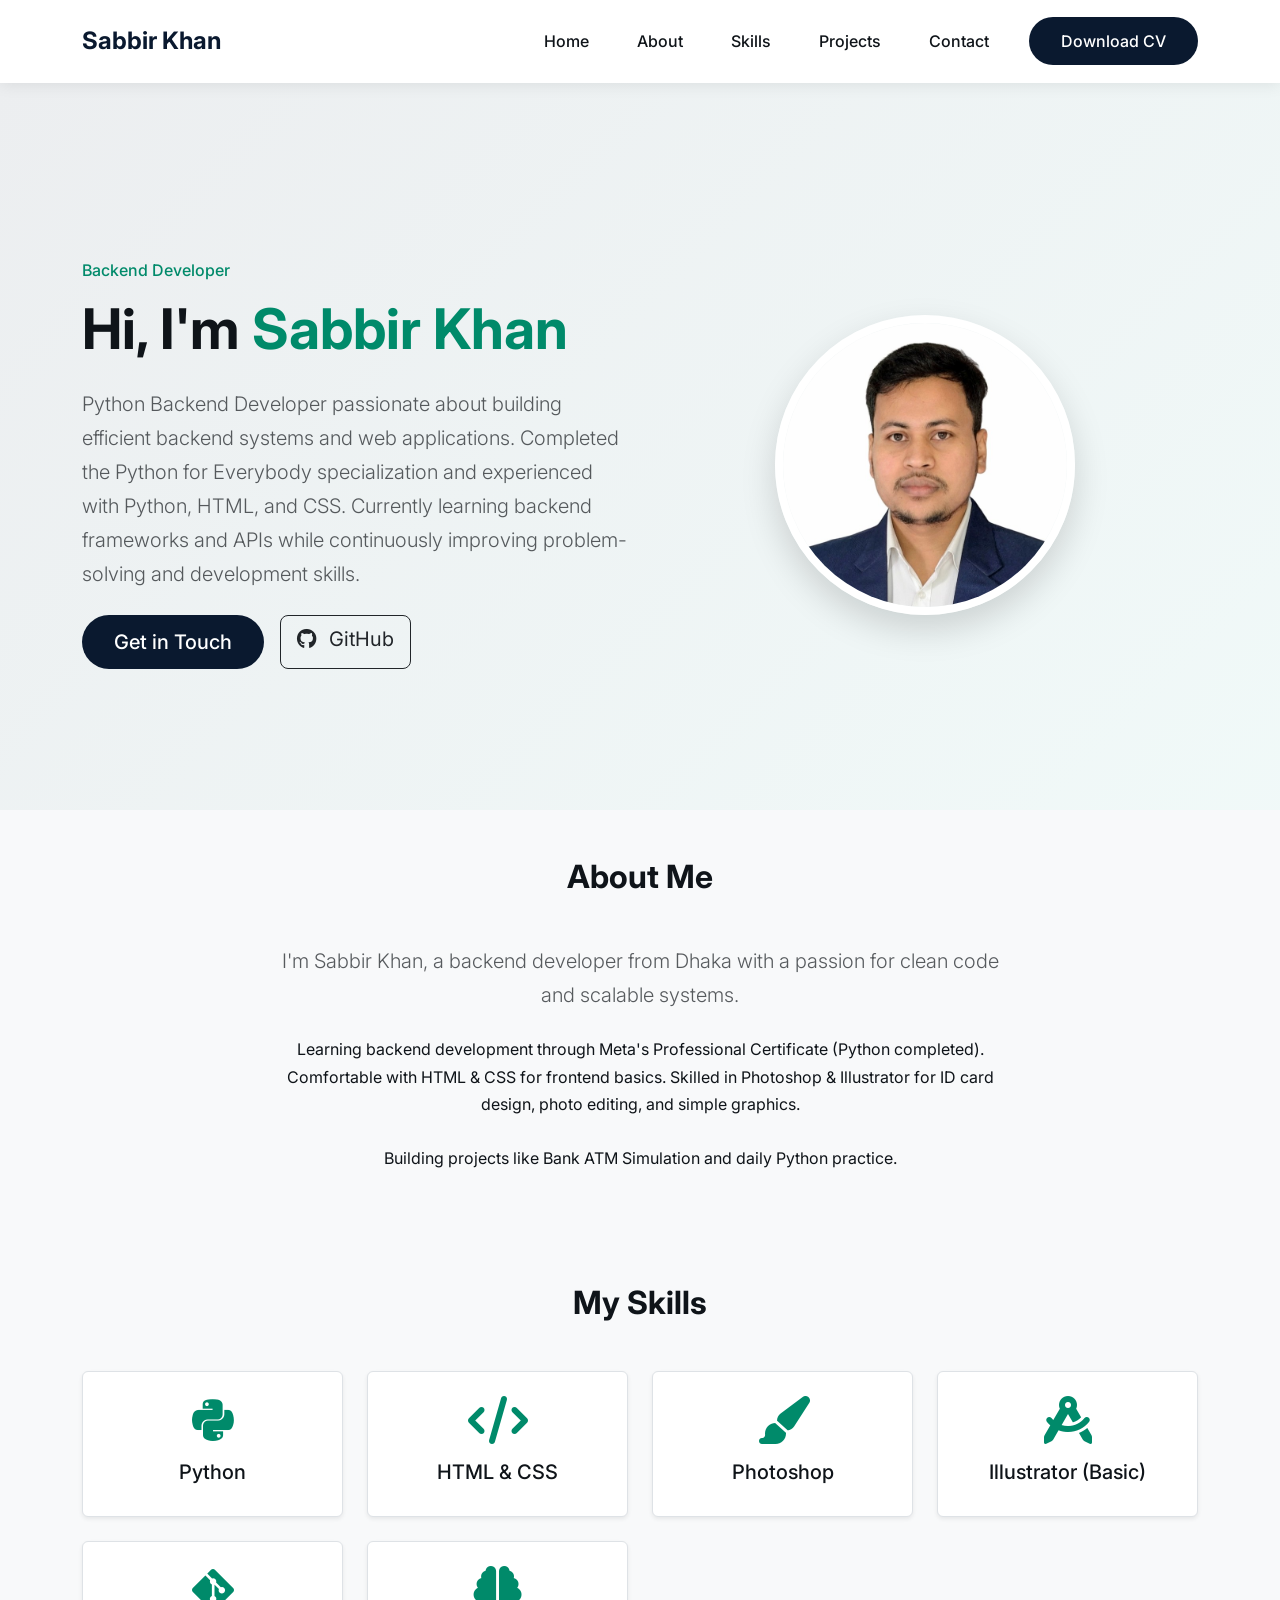
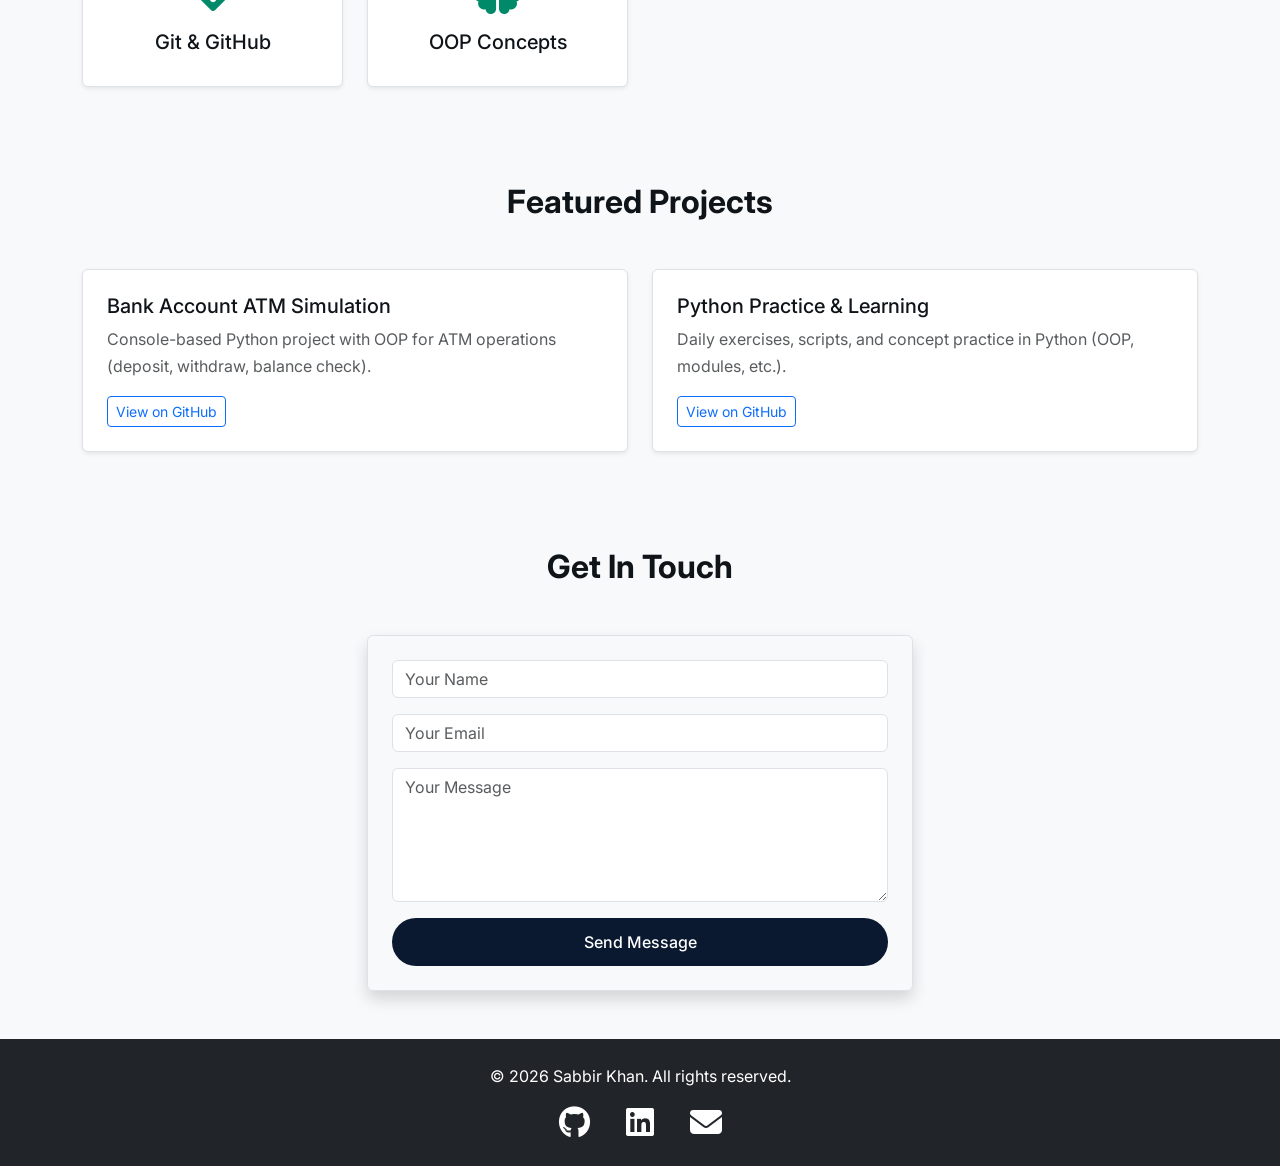
==== index.html @ 7766deb2 "change bio" ====
<!DOCTYPE html>
<html lang="en">
<head>
    <meta charset="UTF-8">
    <meta name="viewport" content="width=device-width, initial-scale=1.0">
    <meta name="description" content="Sabbir Khan - Backend Developer | Python | HTML/CSS | Photoshop">
    <title>Sabbir Khan | Backend Developer</title>

    <!-- Favicon -->
    <link rel="icon" href="./img/favicon.ico" type="image/x-icon">

    <!-- Bootstrap 5.3 -->
    <link href="https://cdn.jsdelivr.net/npm/bootstrap@5.3.3/dist/css/bootstrap.min.css" rel="stylesheet">

    <!-- Google Fonts: Inter -->
    <link href="https://fonts.googleapis.com/css2?family=Inter:wght@300;400;500;600;700&display=swap" rel="stylesheet">

    <!-- Font Awesome -->
    <link rel="stylesheet" href="https://cdnjs.cloudflare.com/ajax/libs/font-awesome/6.5.0/css/all.min.css">

    <!-- Custom CSS -->
    <link rel="stylesheet" href="css/style.css">
</head>
<body>

    <!-- Navbar -->
    <nav class="navbar navbar-expand-lg fixed-top">
        <div class="container">
            <a class="navbar-brand fw-bold" href="#">Sabbir Khan</a>
            <button class="navbar-toggler" type="button" data-bs-toggle="collapse" data-bs-target="#navbarNav">
                <span class="navbar-toggler-icon"></span>
            </button>
            <div class="collapse navbar-collapse" id="navbarNav">
                <ul class="navbar-nav ms-auto">
                    <li class="nav-item"><a class="nav-link" href="#home">Home</a></li>
                    <li class="nav-item"><a class="nav-link" href="#about">About</a></li>
                    <li class="nav-item"><a class="nav-link" href="#skills">Skills</a></li>
                    <li class="nav-item"><a class="nav-link" href="#projects">Projects</a></li>
                    <li class="nav-item"><a class="nav-link" href="#contact">Contact</a></li>
                </ul>
                <a href="cv/Sabbir_Khan_Resume.pdf" download class="btn btn-primary ms-3">Download CV</a>
            </div>
        </div>
    </nav>

    <!-- Hero -->
    <section id="home" class="hero d-flex align-items-center">
        <div class="container">
            <div class="row align-items-center">
                <div class="col-lg-6">
                    <h6 class="text-accent mb-3">Backend Developer</h6>
                    <h1 class="display-4 fw-bold mb-4">
                        Hi, I'm <span class="text-accent">Sabbir Khan</span>
                    </h1>
                    <p class="lead mb-4 text-muted">
                        Python Backend Developer passionate about building efficient backend systems and web applications. 
                        Completed the Python for Everybody specialization and experienced with Python, HTML, and CSS. 
                        Currently learning backend frameworks and APIs while continuously improving problem-solving and development skills.
                    </p>
                    <div class="d-flex gap-3 flex-wrap">
                        <a href="#contact" class="btn btn-primary btn-lg">Get in Touch</a>
                        <a href="https://github.com/sabbirkhan-dev" target="_blank" class="btn btn-outline-dark btn-lg">
                            <i class="fab fa-github me-2"></i> GitHub
                        </a>
                    </div>
                </div>
                <div class="col-lg-6 text-center mt-5 mt-lg-0">
                    <img src="img/my_Image.jpeg" alt="Sabbir Khan" class="profile-img"> <!-- my profile pic -->
                </div>
            </div>
        </div>
    </section>

    <!-- About -->
    <section id="about" class="py-5 bg-light">
        <div class="container">
            <h2 class="text-center fw-bold mb-5">About Me</h2>
            <div class="row justify-content-center">
                <div class="col-lg-8 text-center">
                    <p class="lead text-muted mb-4">
                        I'm Sabbir Khan, a backend developer from Dhaka with a passion for clean code and scalable systems.
                    </p>
                    <p>
                        Learning backend development through Meta's Professional Certificate (Python completed).  
                        Comfortable with HTML & CSS for frontend basics.  
                        Skilled in Photoshop & Illustrator for ID card design, photo editing, and simple graphics.
                        <br><br>
                        Building projects like Bank ATM Simulation and daily Python practice.
                    </p>
                </div>
            </div>
        </div>
    </section>

    <!-- Skills -->
    <section id="skills" class="py-5">
        <div class="container">
            <h2 class="text-center fw-bold mb-5">My Skills</h2>
            <div class="row g-4 text-center">
                <div class="col-md-3 col-6">
                    <div class="skill-card p-4 border rounded shadow-sm">
                        <i class="fab fa-python fa-3x text-accent mb-3"></i>
                        <h5>Python</h5>
                    </div>
                </div>
                <div class="col-md-3 col-6">
                    <div class="skill-card p-4 border rounded shadow-sm">
                        <i class="fas fa-code fa-3x text-accent mb-3"></i>
                        <h5>HTML & CSS</h5>
                    </div>
                </div>
                <div class="col-md-3 col-6">
                    <div class="skill-card p-4 border rounded shadow-sm">
                        <i class="fas fa-paint-brush fa-3x text-accent mb-3"></i>
                        <h5>Photoshop</h5>
                    </div>
                </div>
                <div class="col-md-3 col-6">
                    <div class="skill-card p-4 border rounded shadow-sm">
                        <i class="fas fa-drafting-compass fa-3x text-accent mb-3"></i>
                        <h5>Illustrator (Basic)</h5>
                    </div>
                </div>
                <div class="col-md-3 col-6">
                    <div class="skill-card p-4 border rounded shadow-sm">
                        <i class="fab fa-git-alt fa-3x text-accent mb-3"></i>
                        <h5>Git & GitHub</h5>
                    </div>
                </div>
                <div class="col-md-3 col-6">
                    <div class="skill-card p-4 border rounded shadow-sm">
                        <i class="fas fa-brain fa-3x text-accent mb-3"></i>
                        <h5>OOP Concepts</h5>
                    </div>
                </div>
            </div>
        </div>
    </section>

    <!-- Projects -->
    <section id="projects" class="py-5 bg-light">
        <div class="container">
            <h2 class="text-center fw-bold mb-5">Featured Projects</h2>
            <div class="row g-4">
                <div class="col-md-6">
                    <div class="project-card p-4 border rounded shadow-sm">
                        <h5>Bank Account ATM Simulation</h5>
                        <p class="text-muted">Console-based Python project with OOP for ATM operations (deposit, withdraw, balance check).</p>
                        <a href="https://github.com/sabbirkhan-dev/Bank-Account-ATM" target="_blank" class="btn btn-outline-primary btn-sm">View on GitHub</a>
                    </div>
                </div>
                <div class="col-md-6">
                    <div class="project-card p-4 border rounded shadow-sm">
                        <h5>Python Practice & Learning</h5>
                        <p class="text-muted">Daily exercises, scripts, and concept practice in Python (OOP, modules, etc.).</p>
                        <a href="https://github.com/sabbirkhan-dev/python-practice" target="_blank" class="btn btn-outline-primary btn-sm">View on GitHub</a>
                    </div>
                </div>
            </div>
        </div>
    </section>

    <!-- Contact -->
    <section id="contact" class="py-5">
        <div class="container">
            <h2 class="text-center fw-bold mb-5">Get In Touch</h2>
            <div class="row justify-content-center">
                <div class="col-lg-6">
                    <form action="https://formsubmit.co/sabbirkhan.dev@gmail.com" method="POST" class="p-4 border rounded shadow">
                        <div class="mb-3">
                            <input type="text" name="name" class="form-control" placeholder="Your Name" required>
                        </div>
                        <div class="mb-3">
                            <input type="email" name="email" class="form-control" placeholder="Your Email" required>
                        </div>
                        <div class="mb-3">
                            <textarea name="message" class="form-control" rows="5" placeholder="Your Message" required></textarea>
                        </div>
                        <button type="submit" class="btn btn-primary w-100">Send Message</button>
                    </form>
                </div>
            </div>
        </div>
    </section>

    <!-- Footer -->
    <footer class="text-center py-4 bg-dark text-white">
        <p>© <span id="year"></span> Sabbir Khan. All rights reserved.</p>
        <div class="social-links mt-3">
            <a href="https://github.com/sabbirkhan-dev" class="text-white mx-3"><i class="fab fa-github fa-2x"></i></a>
            <a href="https://www.linkedin.com/in/sabbirkhan-dev" class="text-white mx-3"><i class="fab fa-linkedin fa-2x"></i></a>
            <a href="mailto:sabbirkhan.dev@gmail.com" class="text-white mx-3"><i class="fas fa-envelope fa-2x"></i></a>
        </div>
    </footer>

    <!-- Scripts -->
    <script src="https://cdn.jsdelivr.net/npm/bootstrap@5.3.3/dist/js/bootstrap.bundle.min.js"></script>
    <script>
        document.getElementById('year').textContent = new Date().getFullYear();
    </script>
</body>
</html>
---- css/style.css ----
/* ============================================
   Professional Backend Developer Portfolio CSS
   Color Theme: Navy Blue + Light Blue Accent
   ============================================ */

:root {
    --primary: #0A192F;       /* Deep Navy */
    --accent: #008a6a;        /* Light Cyan/Teal */
    --light-bg: #F8F9FA;      /* Very Light Gray */
    --dark-text: #0F1419;
    --gray: #6C757D;
    --light-gray: #E9ECEF;
}

body {
    font-family: 'Inter', sans-serif;
    background: var(--light-bg);
    color: var(--dark-text);
    line-height: 1.7;
}

.navbar {
    background: white !important;
    box-shadow: 0 2px 15px rgba(0,0,0,0.08);
    padding: 1rem 0;
}

.navbar-brand {
    font-weight: 700;
    color: var(--primary) !important;
    font-size: 1.5rem;
}

.nav-link {
    color: var(--dark-text) !important;
    font-weight: 500;
    margin: 0 1rem;
}

.nav-link:hover {
    color: var(--accent) !important;
}

.hero {
    min-height: 90vh;
    background: linear-gradient(135deg, rgba(10, 25, 47, 0.05) 0%, rgba(100, 255, 218, 0.05) 100%);
    padding-top: 120px;
}

.profile-img {
    width: 300px;
    height: 300px;
    object-fit: cover;
    border-radius: 50%;
    border: 8px solid white;
    box-shadow: 0 15px 35px rgba(0,0,0,0.15);
}

.text-accent {
    color: var(--accent);
}

.btn-primary {
    background: var(--primary);
    border: none;
    padding: 12px 32px;
    border-radius: 50px;
    font-weight: 500;
    transition: all 0.3s;
}

.btn-primary:hover {
    background: #081528;
    transform: translateY(-3px);
    box-shadow: 0 8px 20px rgba(10, 25, 47, 0.2);
}

.skill-card, .project-card {
    background: white;
    border-radius: 12px;
    transition: all 0.3s ease;
    border: 1px solid var(--light-gray);
}

.skill-card:hover, .project-card:hover {
    transform: translateY(-8px);
    box-shadow: 0 20px 40px rgba(0,0,0,0.1);
}

footer {
    background: var(--primary);
    color: white;
}

footer a {
    color: var(--accent);
    transition: 0.3s;
}

footer a:hover {
    color: white;
}

/* Responsive adjustments */
@media (max-width: 768px) {
    .profile-img {
        width: 220px;
        height: 220px;
    }
    .hero {
        padding-top: 100px;
        min-height: auto;
    }
}
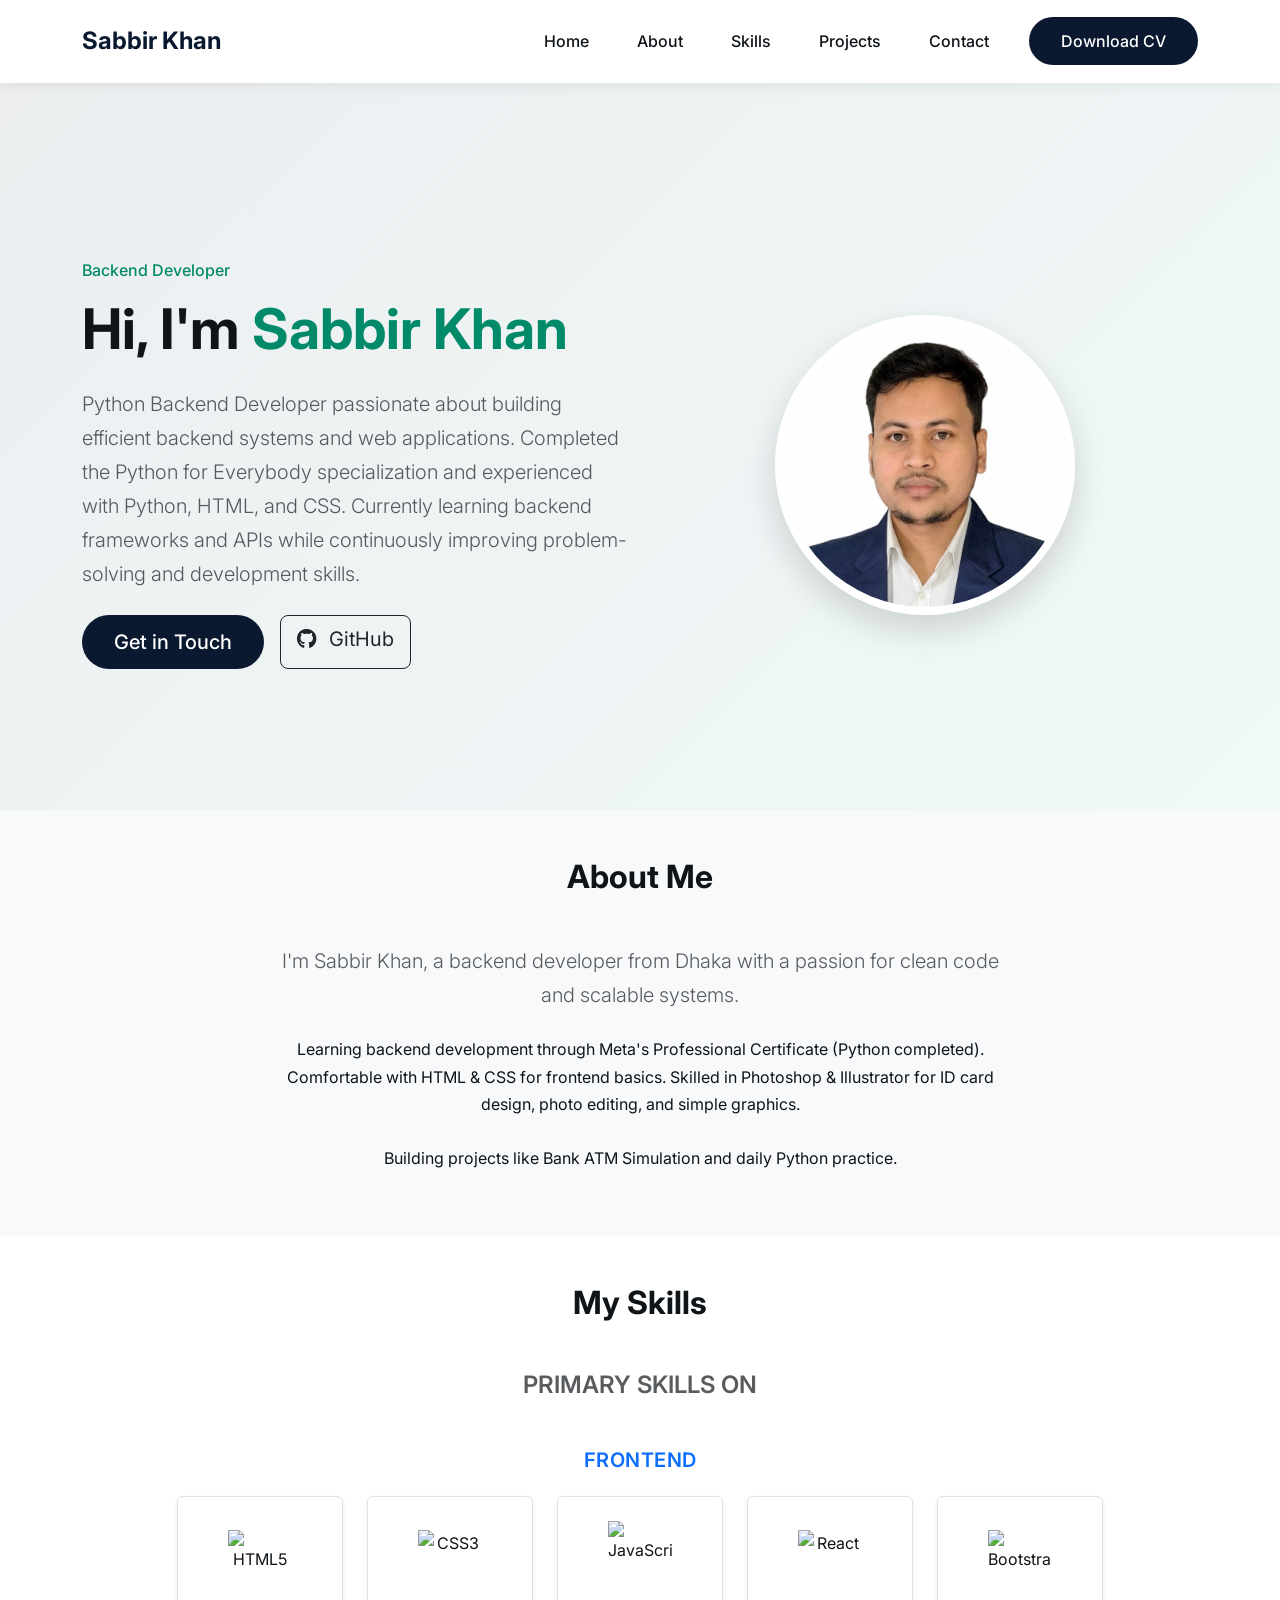
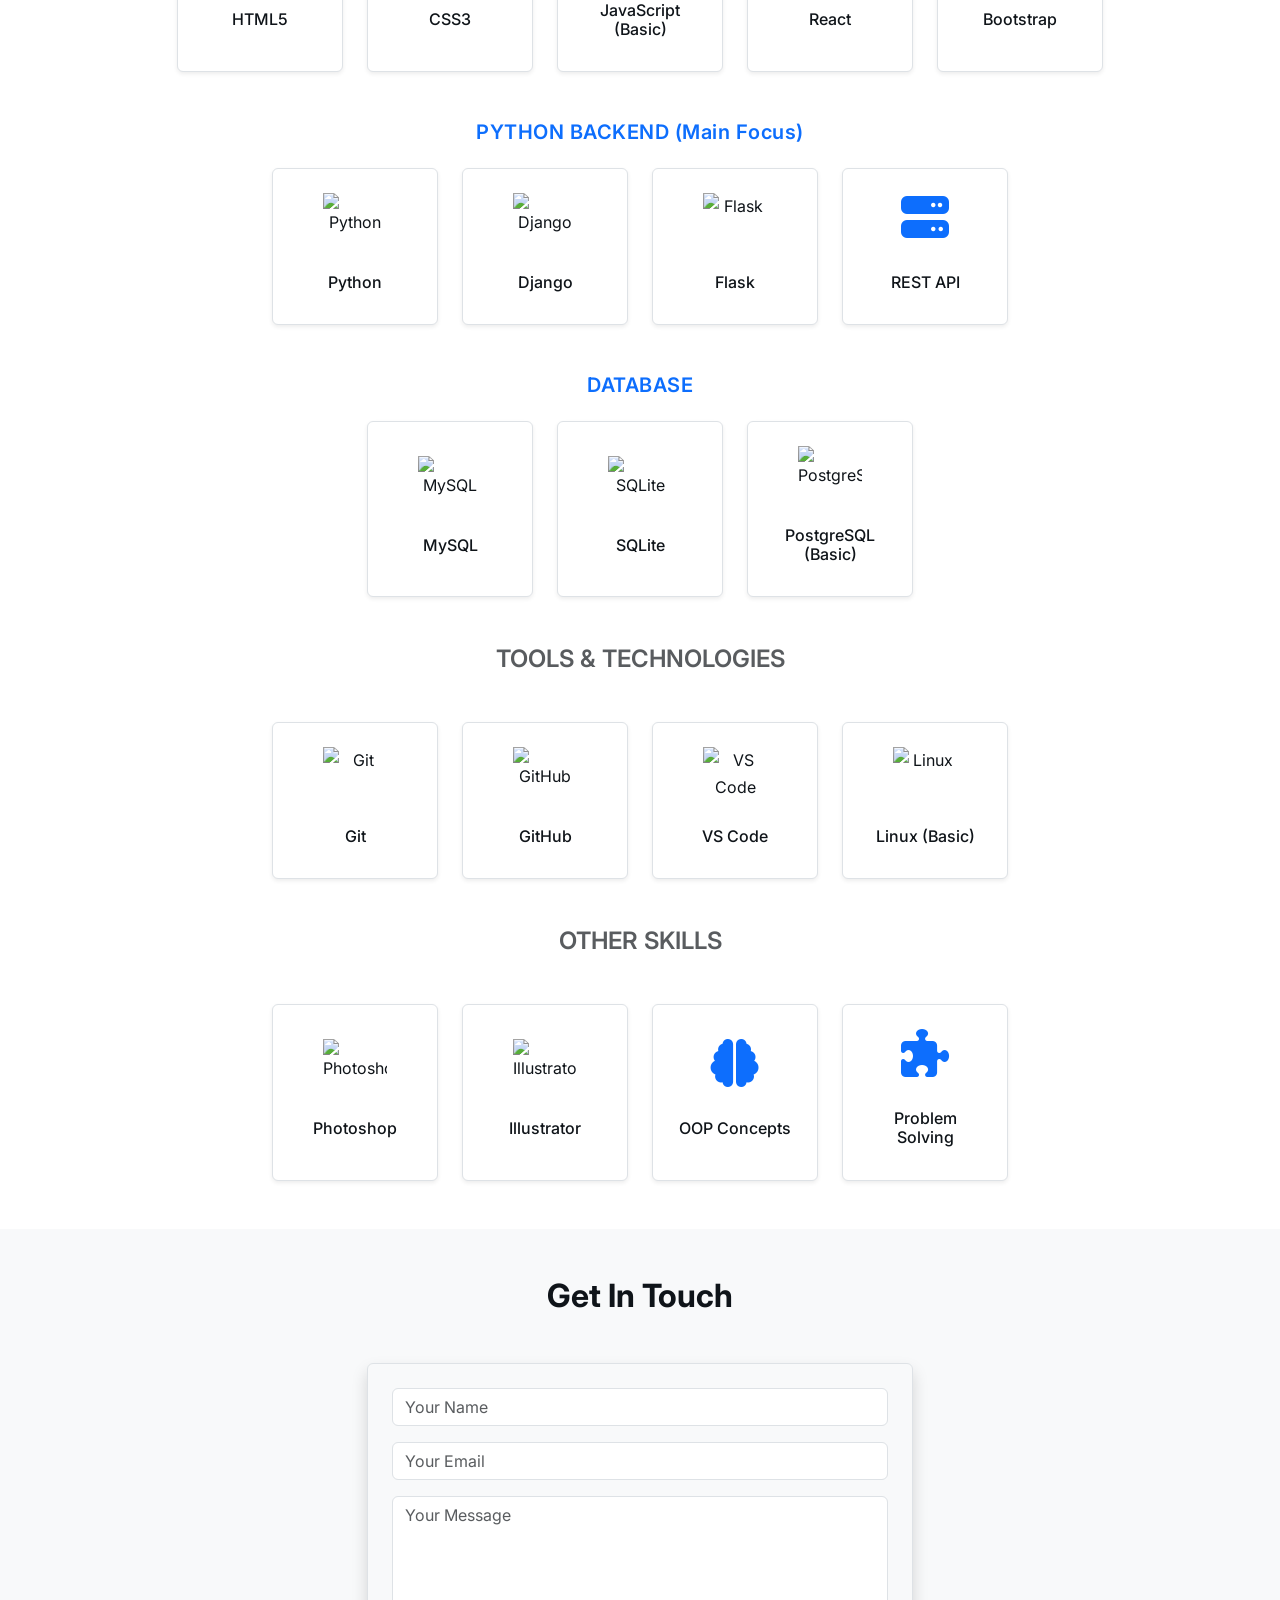
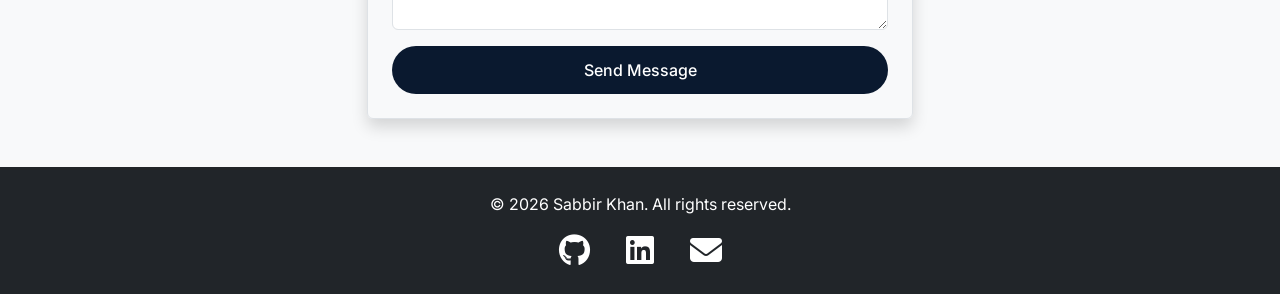
==== commit 30e7977a: "Update_skills" ====
--- a/index.html
+++ b/index.html
@@ -93,72 +93,159 @@
     </section>
 
     <!-- Skills -->
-    <section id="skills" class="py-5">
-        <div class="container">
-            <h2 class="text-center fw-bold mb-5">My Skills</h2>
-            <div class="row g-4 text-center">
-                <div class="col-md-3 col-6">
-                    <div class="skill-card p-4 border rounded shadow-sm">
-                        <i class="fab fa-python fa-3x text-accent mb-3"></i>
-                        <h5>Python</h5>
-                    </div>
-                </div>
-                <div class="col-md-3 col-6">
-                    <div class="skill-card p-4 border rounded shadow-sm">
-                        <i class="fas fa-code fa-3x text-accent mb-3"></i>
-                        <h5>HTML & CSS</h5>
-                    </div>
-                </div>
-                <div class="col-md-3 col-6">
-                    <div class="skill-card p-4 border rounded shadow-sm">
-                        <i class="fas fa-paint-brush fa-3x text-accent mb-3"></i>
-                        <h5>Photoshop</h5>
-                    </div>
-                </div>
-                <div class="col-md-3 col-6">
-                    <div class="skill-card p-4 border rounded shadow-sm">
-                        <i class="fas fa-drafting-compass fa-3x text-accent mb-3"></i>
-                        <h5>Illustrator (Basic)</h5>
-                    </div>
-                </div>
-                <div class="col-md-3 col-6">
-                    <div class="skill-card p-4 border rounded shadow-sm">
-                        <i class="fab fa-git-alt fa-3x text-accent mb-3"></i>
-                        <h5>Git & GitHub</h5>
-                    </div>
-                </div>
-                <div class="col-md-3 col-6">
-                    <div class="skill-card p-4 border rounded shadow-sm">
-                        <i class="fas fa-brain fa-3x text-accent mb-3"></i>
-                        <h5>OOP Concepts</h5>
-                    </div>
-                </div>
-            </div>
-        </div>
-    </section>
-
-    <!-- Projects -->
-    <section id="projects" class="py-5 bg-light">
-        <div class="container">
-            <h2 class="text-center fw-bold mb-5">Featured Projects</h2>
-            <div class="row g-4">
-                <div class="col-md-6">
-                    <div class="project-card p-4 border rounded shadow-sm">
-                        <h5>Bank Account ATM Simulation</h5>
-                        <p class="text-muted">Console-based Python project with OOP for ATM operations (deposit, withdraw, balance check).</p>
-                        <a href="https://github.com/sabbirkhan-dev/Bank-Account-ATM" target="_blank" class="btn btn-outline-primary btn-sm">View on GitHub</a>
-                    </div>
-                </div>
-                <div class="col-md-6">
-                    <div class="project-card p-4 border rounded shadow-sm">
-                        <h5>Python Practice & Learning</h5>
-                        <p class="text-muted">Daily exercises, scripts, and concept practice in Python (OOP, modules, etc.).</p>
-                        <a href="https://github.com/sabbirkhan-dev/python-practice" target="_blank" class="btn btn-outline-primary btn-sm">View on GitHub</a>
-                    </div>
-                </div>
-            </div>
-        </div>
-    </section>
+<section id="skills" class="py-5 bg-white">
+    <div class="container">
+        <h2 class="text-center fw-bold mb-5">My Skills</h2>
+
+        <div class="text-center mb-5">
+            <h4 class="fw-semibold text-muted mb-1">PRIMARY SKILLS ON</h4>
+        </div>
+
+        <h5 class="category-title text-center mb-4">FRONTEND</h5>
+        <div class="row g-4 justify-content-center mb-5">
+            <div class="col-6 col-sm-4 col-md-3 col-lg-2">
+                <div class="skill-card text-center p-4 border rounded shadow-sm">
+                    <img src="https://cdn.jsdelivr.net/gh/devicons/devicon@latest/icons/html5/html5-original.svg" alt="HTML5" class="mb-3 skill-icon">
+                    <h6>HTML5</h6>
+                </div>
+            </div>
+            <div class="col-6 col-sm-4 col-md-3 col-lg-2">
+                <div class="skill-card text-center p-4 border rounded shadow-sm">
+                    <img src="https://cdn.jsdelivr.net/gh/devicons/devicon@latest/icons/css3/css3-original.svg" alt="CSS3" class="mb-3 skill-icon">
+                    <h6>CSS3</h6>
+                </div>
+            </div>
+            <div class="col-6 col-sm-4 col-md-3 col-lg-2">
+                <div class="skill-card text-center p-4 border rounded shadow-sm">
+                    <img src="https://cdn.jsdelivr.net/gh/devicons/devicon@latest/icons/javascript/javascript-original.svg" alt="JavaScript" class="mb-3 skill-icon">
+                    <h6>JavaScript (Basic)</h6>
+                </div>
+            </div>
+            <div class="col-6 col-sm-4 col-md-3 col-lg-2">
+                <div class="skill-card text-center p-4 border rounded shadow-sm">
+                    <img src="https://cdn.jsdelivr.net/gh/devicons/devicon@latest/icons/react/react-original.svg" alt="React" class="mb-3 skill-icon">
+                    <h6>React</h6>
+                </div>
+            </div>
+            <div class="col-6 col-sm-4 col-md-3 col-lg-2">
+                <div class="skill-card text-center p-4 border rounded shadow-sm">
+                    <img src="https://cdn.jsdelivr.net/gh/devicons/devicon@latest/icons/bootstrap/bootstrap-original.svg" alt="Bootstrap" class="mb-3 skill-icon">
+                    <h6>Bootstrap</h6>
+                </div>
+            </div>
+        </div>
+
+        <h5 class="category-title text-center mb-4">PYTHON BACKEND (Main Focus)</h5>
+        <div class="row g-4 justify-content-center mb-5">
+            <div class="col-6 col-sm-4 col-md-3 col-lg-2">
+                <div class="skill-card text-center p-4 border rounded shadow-sm">
+                    <img src="https://cdn.jsdelivr.net/gh/devicons/devicon@latest/icons/python/python-original.svg" alt="Python" class="mb-3 skill-icon">
+                    <h6>Python</h6>
+                </div>
+            </div>
+            <div class="col-6 col-sm-4 col-md-3 col-lg-2">
+                <div class="skill-card text-center p-4 border rounded shadow-sm">
+                    <img src="https://cdn.jsdelivr.net/gh/devicons/devicon@latest/icons/django/django-plain.svg" alt="Django" class="mb-3 skill-icon">
+                    <h6>Django</h6>
+                </div>
+            </div>
+            <div class="col-6 col-sm-4 col-md-3 col-lg-2">
+                <div class="skill-card text-center p-4 border rounded shadow-sm">
+                    <img src="https://cdn.jsdelivr.net/gh/devicons/devicon@latest/icons/flask/flask-original.svg" alt="Flask" class="mb-3 skill-icon">
+                    <h6>Flask</h6>
+                </div>
+            </div>
+            <div class="col-6 col-sm-4 col-md-3 col-lg-2">
+                <div class="skill-card text-center p-4 border rounded shadow-sm">
+                    <i class="fas fa-server fa-3x text-primary mb-3 skill-icon"></i>
+                    <h6>REST API</h6>
+                </div>
+            </div>
+        </div>
+
+        <h5 class="category-title text-center mb-4">DATABASE</h5>
+        <div class="row g-4 justify-content-center mb-5">
+            <div class="col-6 col-sm-4 col-md-3 col-lg-2">
+                <div class="skill-card text-center p-4 border rounded shadow-sm">
+                    <img src="https://cdn.jsdelivr.net/gh/devicons/devicon@latest/icons/mysql/mysql-original.svg" alt="MySQL" class="mb-3 skill-icon">
+                    <h6>MySQL</h6>
+                </div>
+            </div>
+            <div class="col-6 col-sm-4 col-md-3 col-lg-2">
+                <div class="skill-card text-center p-4 border rounded shadow-sm">
+                    <img src="https://cdn.jsdelivr.net/gh/devicons/devicon/icons/sqlite/sqlite-original.svg" alt="SQLite" class="mb-3 skill-icon">
+                    <h6>SQLite</h6>
+                </div>
+            </div>
+            <div class="col-6 col-sm-4 col-md-3 col-lg-2">
+                <div class="skill-card text-center p-4 border rounded shadow-sm">
+                    <img src="https://cdn.jsdelivr.net/gh/devicons/devicon@latest/icons/postgresql/postgresql-original.svg" alt="PostgreSQL" class="mb-3 skill-icon">
+                    <h6>PostgreSQL (Basic)</h6>
+                </div>
+            </div>
+        </div>
+
+        <div class="text-center mb-5 mt-5">
+            <h4 class="fw-semibold text-muted mb-1">TOOLS & TECHNOLOGIES</h4>
+        </div>
+        <div class="row g-4 justify-content-center mb-5">
+            <div class="col-6 col-sm-4 col-md-3 col-lg-2">
+                <div class="skill-card text-center p-4 border rounded shadow-sm">
+                    <img src="https://cdn.jsdelivr.net/gh/devicons/devicon@latest/icons/git/git-original.svg" alt="Git" class="mb-3 skill-icon">
+                    <h6>Git</h6>
+                </div>
+            </div>
+            <div class="col-6 col-sm-4 col-md-3 col-lg-2">
+                <div class="skill-card text-center p-4 border rounded shadow-sm">
+                    <img src="https://cdn.jsdelivr.net/gh/devicons/devicon@latest/icons/github/github-original.svg" alt="GitHub" class="mb-3 skill-icon">
+                    <h6>GitHub</h6>
+                </div>
+            </div>
+            <div class="col-6 col-sm-4 col-md-3 col-lg-2">
+                <div class="skill-card text-center p-4 border rounded shadow-sm">
+                    <img src="https://cdn.jsdelivr.net/gh/devicons/devicon@latest/icons/vscode/vscode-original.svg" alt="VS Code" class="mb-3 skill-icon">
+                    <h6>VS Code</h6>
+                </div>
+            </div>
+            <div class="col-6 col-sm-4 col-md-3 col-lg-2">
+                <div class="skill-card text-center p-4 border rounded shadow-sm">
+                    <img src="https://cdn.jsdelivr.net/gh/devicons/devicon@latest/icons/linux/linux-original.svg" alt="Linux" class="mb-3 skill-icon">
+                    <h6>Linux (Basic)</h6>
+                </div>
+            </div>
+        </div>
+
+        <div class="text-center mb-5">
+            <h4 class="fw-semibold text-muted mb-1">OTHER SKILLS</h4>
+        </div>
+        <div class="row g-4 justify-content-center">
+            <div class="col-6 col-sm-4 col-md-3 col-lg-2">
+                <div class="skill-card text-center p-4 border rounded shadow-sm">
+                    <img src="https://cdn.jsdelivr.net/gh/devicons/devicon@latest/icons/photoshop/photoshop-plain.svg" alt="Photoshop" class="mb-3 skill-icon">
+                    <h6>Photoshop</h6>
+                </div>
+            </div>
+            <div class="col-6 col-sm-4 col-md-3 col-lg-2">
+                <div class="skill-card text-center p-4 border rounded shadow-sm">
+                    <img src="https://cdn.jsdelivr.net/gh/devicons/devicon@latest/icons/illustrator/illustrator-plain.svg" alt="Illustrator" class="mb-3 skill-icon">
+                    <h6>Illustrator</h6>
+                </div>
+            </div>
+            <div class="col-6 col-sm-4 col-md-3 col-lg-2">
+                <div class="skill-card text-center p-4 border rounded shadow-sm">
+                    <i class="fas fa-brain fa-3x text-primary mb-3 skill-icon"></i>
+                    <h6>OOP Concepts</h6>
+                </div>
+            </div>
+            <div class="col-6 col-sm-4 col-md-3 col-lg-2">
+                <div class="skill-card text-center p-4 border rounded shadow-sm">
+                    <i class="fas fa-puzzle-piece fa-3x text-primary mb-3 skill-icon"></i>
+                    <h6>Problem Solving</h6>
+                </div>
+            </div>
+        </div>
+    </div>
+</section>
 
     <!-- Contact -->
     <section id="contact" class="py-5">
--- a/css/style.css
+++ b/css/style.css
@@ -75,16 +75,49 @@
     box-shadow: 0 8px 20px rgba(10, 25, 47, 0.2);
 }
 
-.skill-card, .project-card {
-    background: white;
+.skill-card {
+    transition: all 0.35s ease;
+    background: #ffffff;
+    border: 1px solid #e0e0e0;
     border-radius: 12px;
-    transition: all 0.3s ease;
-    border: 1px solid var(--light-gray);
+    height: 100%;
+    display: flex;
+    flex-direction: column;
+    justify-content: center;
+    align-items: center;
 }
 
-.skill-card:hover, .project-card:hover {
-    transform: translateY(-8px);
-    box-shadow: 0 20px 40px rgba(0,0,0,0.1);
+.skill-card:hover {
+    transform: translateY(-10px) scale(1.04);
+    box-shadow: 0 15px 35px rgba(0, 0, 0, 0.1) !important;
+    border-color: #0d6efd !important;
+}
+
+.skill-icon {
+    width: 64px;
+    height: 64px;
+    object-fit: contain;
+    transition: transform 0.4s ease;
+}
+
+.skill-card:hover .skill-icon {
+    transform: scale(1.12);
+}
+
+.category-title {
+    color: #0d6efd;
+    font-weight: 600;
+    letter-spacing: 0.5px;
+}
+
+@media (max-width: 576px) {
+    .skill-icon {
+        width: 52px !important;
+        height: 52px !important;
+    }
+    .skill-card h6 {
+        font-size: 0.95rem;
+    }
 }
 
 footer {
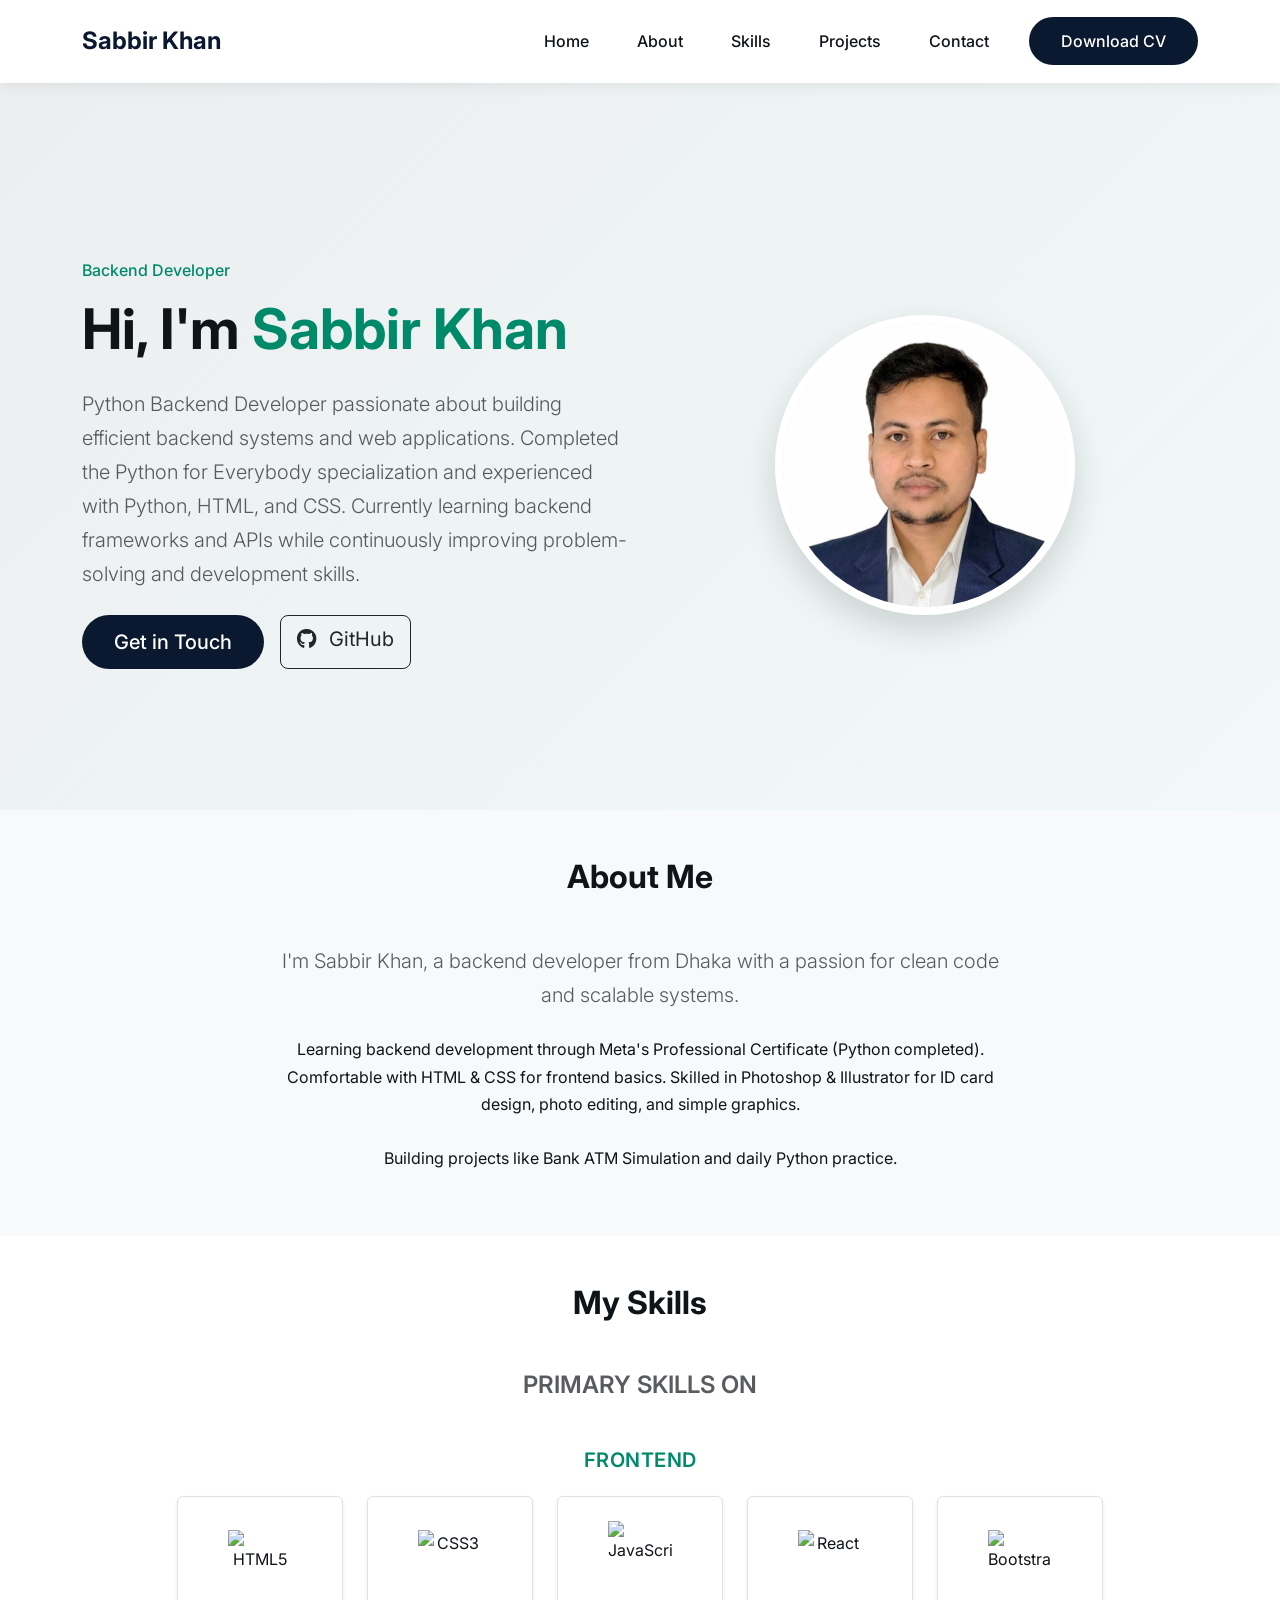
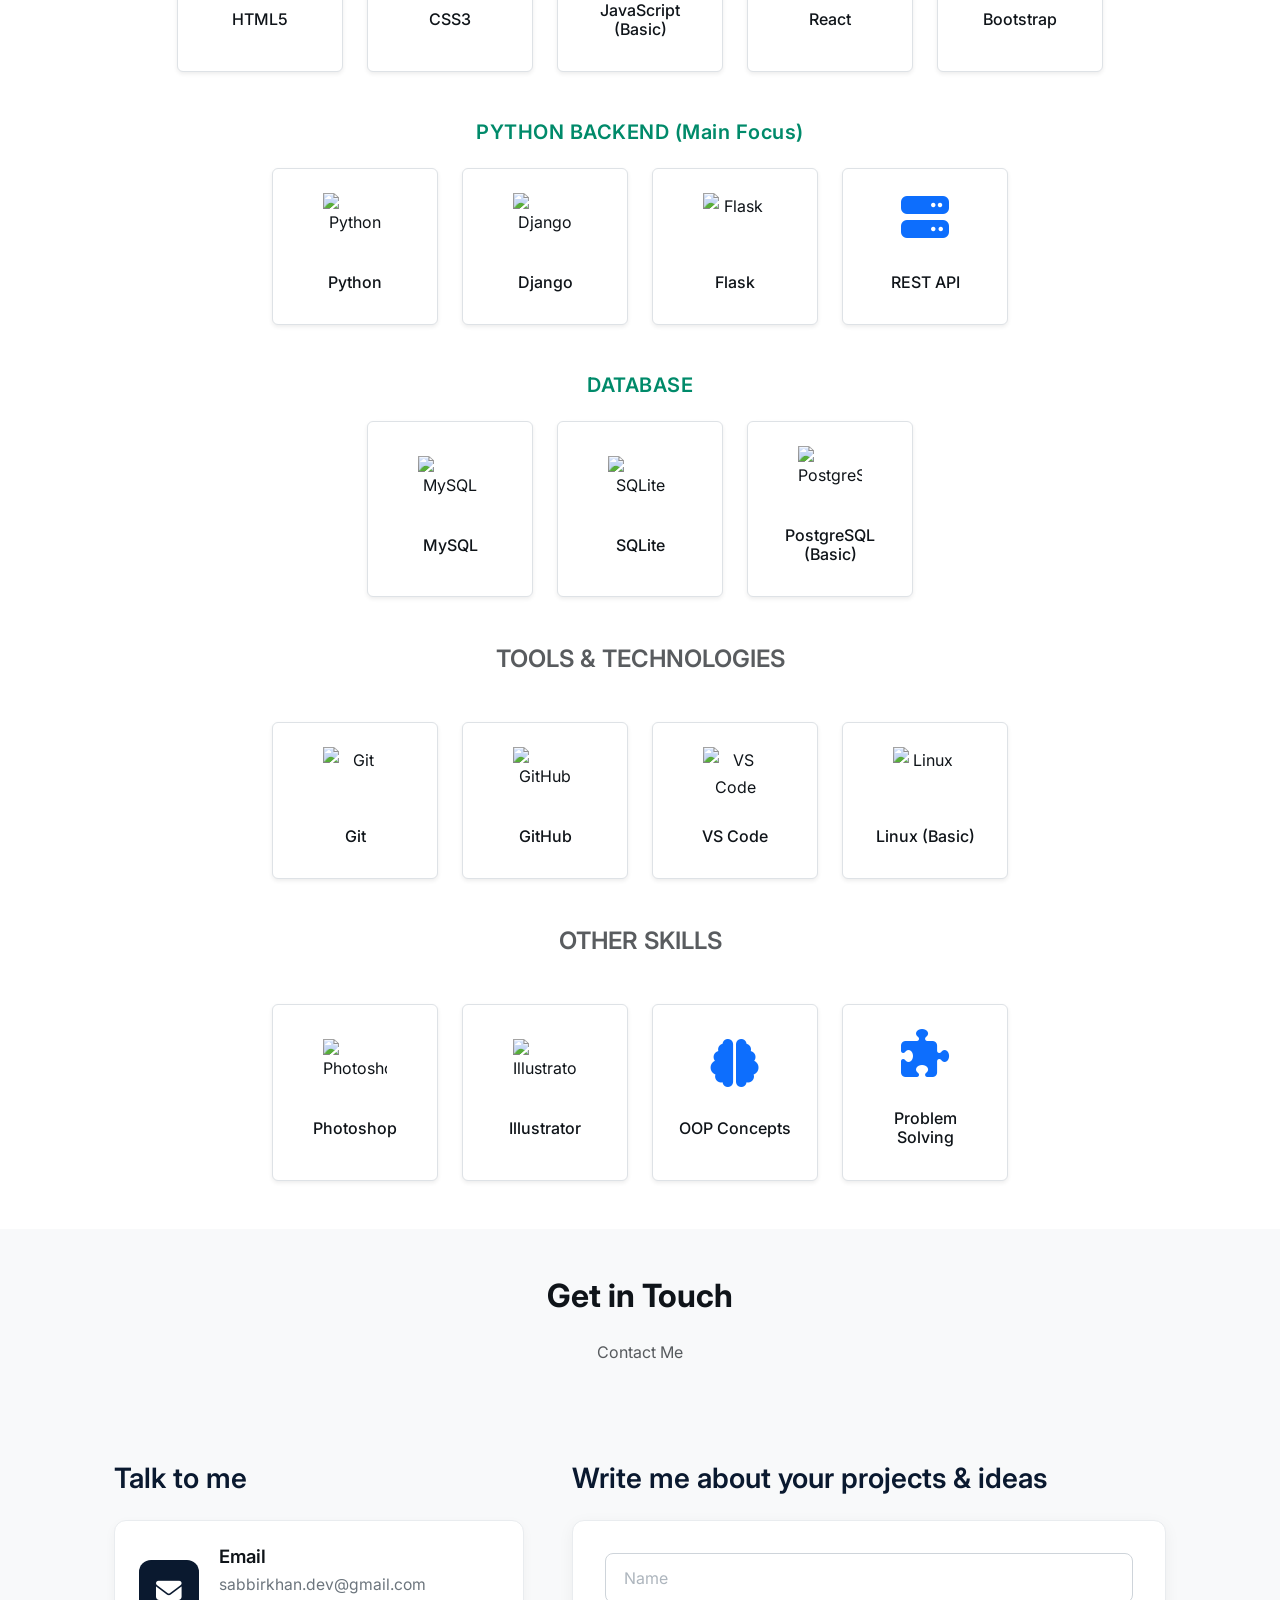
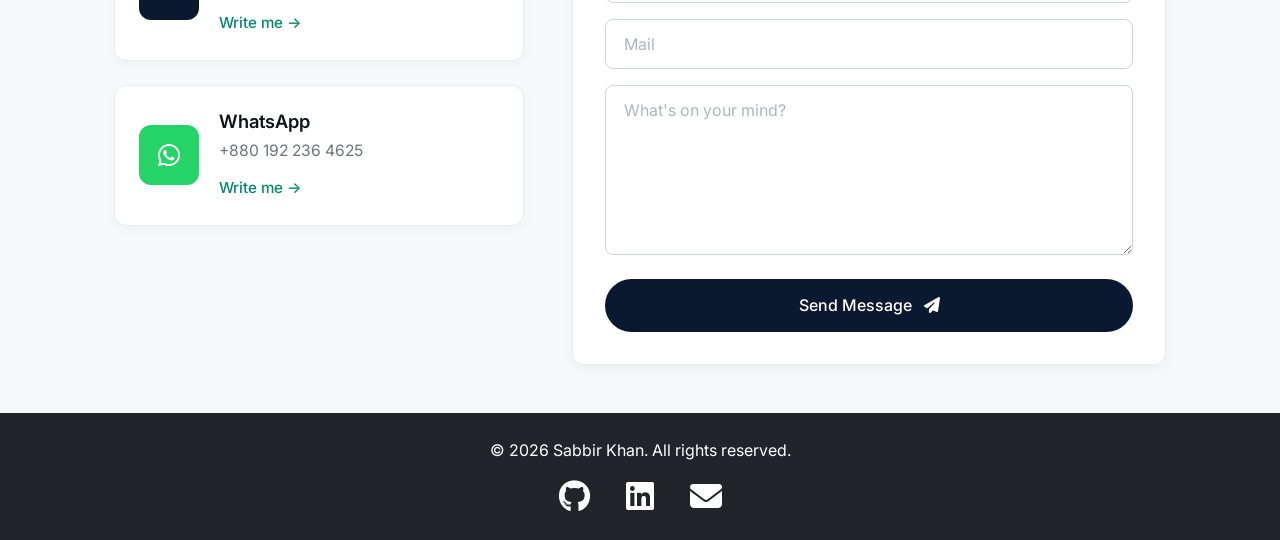
==== commit ada08097: "change_mail_formet" ====
--- a/index.html
+++ b/index.html
@@ -93,179 +93,247 @@
     </section>
 
     <!-- Skills -->
-<section id="skills" class="py-5 bg-white">
-    <div class="container">
-        <h2 class="text-center fw-bold mb-5">My Skills</h2>
-
-        <div class="text-center mb-5">
-            <h4 class="fw-semibold text-muted mb-1">PRIMARY SKILLS ON</h4>
-        </div>
-
-        <h5 class="category-title text-center mb-4">FRONTEND</h5>
-        <div class="row g-4 justify-content-center mb-5">
-            <div class="col-6 col-sm-4 col-md-3 col-lg-2">
-                <div class="skill-card text-center p-4 border rounded shadow-sm">
-                    <img src="https://cdn.jsdelivr.net/gh/devicons/devicon@latest/icons/html5/html5-original.svg" alt="HTML5" class="mb-3 skill-icon">
-                    <h6>HTML5</h6>
-                </div>
-            </div>
-            <div class="col-6 col-sm-4 col-md-3 col-lg-2">
-                <div class="skill-card text-center p-4 border rounded shadow-sm">
-                    <img src="https://cdn.jsdelivr.net/gh/devicons/devicon@latest/icons/css3/css3-original.svg" alt="CSS3" class="mb-3 skill-icon">
-                    <h6>CSS3</h6>
-                </div>
-            </div>
-            <div class="col-6 col-sm-4 col-md-3 col-lg-2">
-                <div class="skill-card text-center p-4 border rounded shadow-sm">
-                    <img src="https://cdn.jsdelivr.net/gh/devicons/devicon@latest/icons/javascript/javascript-original.svg" alt="JavaScript" class="mb-3 skill-icon">
-                    <h6>JavaScript (Basic)</h6>
-                </div>
-            </div>
-            <div class="col-6 col-sm-4 col-md-3 col-lg-2">
-                <div class="skill-card text-center p-4 border rounded shadow-sm">
-                    <img src="https://cdn.jsdelivr.net/gh/devicons/devicon@latest/icons/react/react-original.svg" alt="React" class="mb-3 skill-icon">
-                    <h6>React</h6>
-                </div>
-            </div>
-            <div class="col-6 col-sm-4 col-md-3 col-lg-2">
-                <div class="skill-card text-center p-4 border rounded shadow-sm">
-                    <img src="https://cdn.jsdelivr.net/gh/devicons/devicon@latest/icons/bootstrap/bootstrap-original.svg" alt="Bootstrap" class="mb-3 skill-icon">
-                    <h6>Bootstrap</h6>
-                </div>
-            </div>
-        </div>
-
-        <h5 class="category-title text-center mb-4">PYTHON BACKEND (Main Focus)</h5>
-        <div class="row g-4 justify-content-center mb-5">
-            <div class="col-6 col-sm-4 col-md-3 col-lg-2">
-                <div class="skill-card text-center p-4 border rounded shadow-sm">
-                    <img src="https://cdn.jsdelivr.net/gh/devicons/devicon@latest/icons/python/python-original.svg" alt="Python" class="mb-3 skill-icon">
-                    <h6>Python</h6>
-                </div>
-            </div>
-            <div class="col-6 col-sm-4 col-md-3 col-lg-2">
-                <div class="skill-card text-center p-4 border rounded shadow-sm">
-                    <img src="https://cdn.jsdelivr.net/gh/devicons/devicon@latest/icons/django/django-plain.svg" alt="Django" class="mb-3 skill-icon">
-                    <h6>Django</h6>
-                </div>
-            </div>
-            <div class="col-6 col-sm-4 col-md-3 col-lg-2">
-                <div class="skill-card text-center p-4 border rounded shadow-sm">
-                    <img src="https://cdn.jsdelivr.net/gh/devicons/devicon@latest/icons/flask/flask-original.svg" alt="Flask" class="mb-3 skill-icon">
-                    <h6>Flask</h6>
-                </div>
-            </div>
-            <div class="col-6 col-sm-4 col-md-3 col-lg-2">
-                <div class="skill-card text-center p-4 border rounded shadow-sm">
-                    <i class="fas fa-server fa-3x text-primary mb-3 skill-icon"></i>
-                    <h6>REST API</h6>
-                </div>
-            </div>
-        </div>
-
-        <h5 class="category-title text-center mb-4">DATABASE</h5>
-        <div class="row g-4 justify-content-center mb-5">
-            <div class="col-6 col-sm-4 col-md-3 col-lg-2">
-                <div class="skill-card text-center p-4 border rounded shadow-sm">
-                    <img src="https://cdn.jsdelivr.net/gh/devicons/devicon@latest/icons/mysql/mysql-original.svg" alt="MySQL" class="mb-3 skill-icon">
-                    <h6>MySQL</h6>
-                </div>
-            </div>
-            <div class="col-6 col-sm-4 col-md-3 col-lg-2">
-                <div class="skill-card text-center p-4 border rounded shadow-sm">
-                    <img src="https://cdn.jsdelivr.net/gh/devicons/devicon/icons/sqlite/sqlite-original.svg" alt="SQLite" class="mb-3 skill-icon">
-                    <h6>SQLite</h6>
-                </div>
-            </div>
-            <div class="col-6 col-sm-4 col-md-3 col-lg-2">
-                <div class="skill-card text-center p-4 border rounded shadow-sm">
-                    <img src="https://cdn.jsdelivr.net/gh/devicons/devicon@latest/icons/postgresql/postgresql-original.svg" alt="PostgreSQL" class="mb-3 skill-icon">
-                    <h6>PostgreSQL (Basic)</h6>
-                </div>
-            </div>
-        </div>
-
-        <div class="text-center mb-5 mt-5">
-            <h4 class="fw-semibold text-muted mb-1">TOOLS & TECHNOLOGIES</h4>
-        </div>
-        <div class="row g-4 justify-content-center mb-5">
-            <div class="col-6 col-sm-4 col-md-3 col-lg-2">
-                <div class="skill-card text-center p-4 border rounded shadow-sm">
-                    <img src="https://cdn.jsdelivr.net/gh/devicons/devicon@latest/icons/git/git-original.svg" alt="Git" class="mb-3 skill-icon">
-                    <h6>Git</h6>
-                </div>
-            </div>
-            <div class="col-6 col-sm-4 col-md-3 col-lg-2">
-                <div class="skill-card text-center p-4 border rounded shadow-sm">
-                    <img src="https://cdn.jsdelivr.net/gh/devicons/devicon@latest/icons/github/github-original.svg" alt="GitHub" class="mb-3 skill-icon">
-                    <h6>GitHub</h6>
-                </div>
-            </div>
-            <div class="col-6 col-sm-4 col-md-3 col-lg-2">
-                <div class="skill-card text-center p-4 border rounded shadow-sm">
-                    <img src="https://cdn.jsdelivr.net/gh/devicons/devicon@latest/icons/vscode/vscode-original.svg" alt="VS Code" class="mb-3 skill-icon">
-                    <h6>VS Code</h6>
-                </div>
-            </div>
-            <div class="col-6 col-sm-4 col-md-3 col-lg-2">
-                <div class="skill-card text-center p-4 border rounded shadow-sm">
-                    <img src="https://cdn.jsdelivr.net/gh/devicons/devicon@latest/icons/linux/linux-original.svg" alt="Linux" class="mb-3 skill-icon">
-                    <h6>Linux (Basic)</h6>
-                </div>
-            </div>
-        </div>
-
-        <div class="text-center mb-5">
-            <h4 class="fw-semibold text-muted mb-1">OTHER SKILLS</h4>
-        </div>
-        <div class="row g-4 justify-content-center">
-            <div class="col-6 col-sm-4 col-md-3 col-lg-2">
-                <div class="skill-card text-center p-4 border rounded shadow-sm">
-                    <img src="https://cdn.jsdelivr.net/gh/devicons/devicon@latest/icons/photoshop/photoshop-plain.svg" alt="Photoshop" class="mb-3 skill-icon">
-                    <h6>Photoshop</h6>
-                </div>
-            </div>
-            <div class="col-6 col-sm-4 col-md-3 col-lg-2">
-                <div class="skill-card text-center p-4 border rounded shadow-sm">
-                    <img src="https://cdn.jsdelivr.net/gh/devicons/devicon@latest/icons/illustrator/illustrator-plain.svg" alt="Illustrator" class="mb-3 skill-icon">
-                    <h6>Illustrator</h6>
-                </div>
-            </div>
-            <div class="col-6 col-sm-4 col-md-3 col-lg-2">
-                <div class="skill-card text-center p-4 border rounded shadow-sm">
-                    <i class="fas fa-brain fa-3x text-primary mb-3 skill-icon"></i>
-                    <h6>OOP Concepts</h6>
-                </div>
-            </div>
-            <div class="col-6 col-sm-4 col-md-3 col-lg-2">
-                <div class="skill-card text-center p-4 border rounded shadow-sm">
-                    <i class="fas fa-puzzle-piece fa-3x text-primary mb-3 skill-icon"></i>
-                    <h6>Problem Solving</h6>
-                </div>
-            </div>
-        </div>
-    </div>
-</section>
-
-    <!-- Contact -->
-    <section id="contact" class="py-5">
-        <div class="container">
-            <h2 class="text-center fw-bold mb-5">Get In Touch</h2>
-            <div class="row justify-content-center">
-                <div class="col-lg-6">
-                    <form action="https://formsubmit.co/sabbirkhan.dev@gmail.com" method="POST" class="p-4 border rounded shadow">
+    <section id="skills" class="py-5 bg-white">
+        <div class="container">
+            <h2 class="text-center fw-bold mb-5">My Skills</h2>
+
+            <div class="text-center mb-5">
+                <h4 class="fw-semibold text-muted mb-1">PRIMARY SKILLS ON</h4>
+            </div>
+
+            <h5 class="category-title text-center mb-4">FRONTEND</h5>
+            <div class="row g-4 justify-content-center mb-5">
+                <div class="col-6 col-sm-4 col-md-3 col-lg-2">
+                    <div class="skill-card text-center p-4 border rounded shadow-sm">
+                        <img src="https://cdn.jsdelivr.net/gh/devicons/devicon@latest/icons/html5/html5-original.svg" alt="HTML5" class="mb-3 skill-icon">
+                        <h6>HTML5</h6>
+                    </div>
+                </div>
+                <div class="col-6 col-sm-4 col-md-3 col-lg-2">
+                    <div class="skill-card text-center p-4 border rounded shadow-sm">
+                        <img src="https://cdn.jsdelivr.net/gh/devicons/devicon@latest/icons/css3/css3-original.svg" alt="CSS3" class="mb-3 skill-icon">
+                        <h6>CSS3</h6>
+                    </div>
+                </div>
+                <div class="col-6 col-sm-4 col-md-3 col-lg-2">
+                    <div class="skill-card text-center p-4 border rounded shadow-sm">
+                        <img src="https://cdn.jsdelivr.net/gh/devicons/devicon@latest/icons/javascript/javascript-original.svg" alt="JavaScript" class="mb-3 skill-icon">
+                        <h6>JavaScript (Basic)</h6>
+                    </div>
+                </div>
+                <div class="col-6 col-sm-4 col-md-3 col-lg-2">
+                    <div class="skill-card text-center p-4 border rounded shadow-sm">
+                        <img src="https://cdn.jsdelivr.net/gh/devicons/devicon@latest/icons/react/react-original.svg" alt="React" class="mb-3 skill-icon">
+                        <h6>React</h6>
+                    </div>
+                </div>
+                <div class="col-6 col-sm-4 col-md-3 col-lg-2">
+                    <div class="skill-card text-center p-4 border rounded shadow-sm">
+                        <img src="https://cdn.jsdelivr.net/gh/devicons/devicon@latest/icons/bootstrap/bootstrap-original.svg" alt="Bootstrap" class="mb-3 skill-icon">
+                        <h6>Bootstrap</h6>
+                    </div>
+                </div>
+            </div>
+
+            <h5 class="category-title text-center mb-4">PYTHON BACKEND (Main Focus)</h5>
+            <div class="row g-4 justify-content-center mb-5">
+                <div class="col-6 col-sm-4 col-md-3 col-lg-2">
+                    <div class="skill-card text-center p-4 border rounded shadow-sm">
+                        <img src="https://cdn.jsdelivr.net/gh/devicons/devicon@latest/icons/python/python-original.svg" alt="Python" class="mb-3 skill-icon">
+                        <h6>Python</h6>
+                    </div>
+                </div>
+                <div class="col-6 col-sm-4 col-md-3 col-lg-2">
+                    <div class="skill-card text-center p-4 border rounded shadow-sm">
+                        <img src="https://cdn.jsdelivr.net/gh/devicons/devicon@latest/icons/django/django-plain.svg" alt="Django" class="mb-3 skill-icon">
+                        <h6>Django</h6>
+                    </div>
+                </div>
+                <div class="col-6 col-sm-4 col-md-3 col-lg-2">
+                    <div class="skill-card text-center p-4 border rounded shadow-sm">
+                        <img src="https://cdn.jsdelivr.net/gh/devicons/devicon@latest/icons/flask/flask-original.svg" alt="Flask" class="mb-3 skill-icon">
+                        <h6>Flask</h6>
+                    </div>
+                </div>
+                <div class="col-6 col-sm-4 col-md-3 col-lg-2">
+                    <div class="skill-card text-center p-4 border rounded shadow-sm">
+                        <i class="fas fa-server fa-3x text-primary mb-3 skill-icon"></i>
+                        <h6>REST API</h6>
+                    </div>
+                </div>
+            </div>
+
+            <h5 class="category-title text-center mb-4">DATABASE</h5>
+            <div class="row g-4 justify-content-center mb-5">
+                <div class="col-6 col-sm-4 col-md-3 col-lg-2">
+                    <div class="skill-card text-center p-4 border rounded shadow-sm">
+                        <img src="https://cdn.jsdelivr.net/gh/devicons/devicon@latest/icons/mysql/mysql-original.svg" alt="MySQL" class="mb-3 skill-icon">
+                        <h6>MySQL</h6>
+                    </div>
+                </div>
+                <div class="col-6 col-sm-4 col-md-3 col-lg-2">
+                    <div class="skill-card text-center p-4 border rounded shadow-sm">
+                        <img src="https://cdn.jsdelivr.net/gh/devicons/devicon/icons/sqlite/sqlite-original.svg" alt="SQLite" class="mb-3 skill-icon">
+                        <h6>SQLite</h6>
+                    </div>
+                </div>
+                <div class="col-6 col-sm-4 col-md-3 col-lg-2">
+                    <div class="skill-card text-center p-4 border rounded shadow-sm">
+                        <img src="https://cdn.jsdelivr.net/gh/devicons/devicon@latest/icons/postgresql/postgresql-original.svg" alt="PostgreSQL" class="mb-3 skill-icon">
+                        <h6>PostgreSQL (Basic)</h6>
+                    </div>
+                </div>
+            </div>
+
+            <div class="text-center mb-5 mt-5">
+                <h4 class="fw-semibold text-muted mb-1">TOOLS & TECHNOLOGIES</h4>
+            </div>
+            <div class="row g-4 justify-content-center mb-5">
+                <div class="col-6 col-sm-4 col-md-3 col-lg-2">
+                    <div class="skill-card text-center p-4 border rounded shadow-sm">
+                        <img src="https://cdn.jsdelivr.net/gh/devicons/devicon@latest/icons/git/git-original.svg" alt="Git" class="mb-3 skill-icon">
+                        <h6>Git</h6>
+                    </div>
+                </div>
+                <div class="col-6 col-sm-4 col-md-3 col-lg-2">
+                    <div class="skill-card text-center p-4 border rounded shadow-sm">
+                        <img src="https://cdn.jsdelivr.net/gh/devicons/devicon@latest/icons/github/github-original.svg" alt="GitHub" class="mb-3 skill-icon">
+                        <h6>GitHub</h6>
+                    </div>
+                </div>
+                <div class="col-6 col-sm-4 col-md-3 col-lg-2">
+                    <div class="skill-card text-center p-4 border rounded shadow-sm">
+                        <img src="https://cdn.jsdelivr.net/gh/devicons/devicon@latest/icons/vscode/vscode-original.svg" alt="VS Code" class="mb-3 skill-icon">
+                        <h6>VS Code</h6>
+                    </div>
+                </div>
+                <div class="col-6 col-sm-4 col-md-3 col-lg-2">
+                    <div class="skill-card text-center p-4 border rounded shadow-sm">
+                        <img src="https://cdn.jsdelivr.net/gh/devicons/devicon@latest/icons/linux/linux-original.svg" alt="Linux" class="mb-3 skill-icon">
+                        <h6>Linux (Basic)</h6>
+                    </div>
+                </div>
+            </div>
+
+            <div class="text-center mb-5">
+                <h4 class="fw-semibold text-muted mb-1">OTHER SKILLS</h4>
+            </div>
+            <div class="row g-4 justify-content-center">
+                <div class="col-6 col-sm-4 col-md-3 col-lg-2">
+                    <div class="skill-card text-center p-4 border rounded shadow-sm">
+                        <img src="https://cdn.jsdelivr.net/gh/devicons/devicon@latest/icons/photoshop/photoshop-plain.svg" alt="Photoshop" class="mb-3 skill-icon">
+                        <h6>Photoshop</h6>
+                    </div>
+                </div>
+                <div class="col-6 col-sm-4 col-md-3 col-lg-2">
+                    <div class="skill-card text-center p-4 border rounded shadow-sm">
+                        <img src="https://cdn.jsdelivr.net/gh/devicons/devicon@latest/icons/illustrator/illustrator-plain.svg" alt="Illustrator" class="mb-3 skill-icon">
+                        <h6>Illustrator</h6>
+                    </div>
+                </div>
+                <div class="col-6 col-sm-4 col-md-3 col-lg-2">
+                    <div class="skill-card text-center p-4 border rounded shadow-sm">
+                        <i class="fas fa-brain fa-3x text-primary mb-3 skill-icon"></i>
+                        <h6>OOP Concepts</h6>
+                    </div>
+                </div>
+                <div class="col-6 col-sm-4 col-md-3 col-lg-2">
+                    <div class="skill-card text-center p-4 border rounded shadow-sm">
+                        <i class="fas fa-puzzle-piece fa-3x text-primary mb-3 skill-icon"></i>
+                        <h6>Problem Solving</h6>
+                    </div>
+                </div>
+            </div>
+        </div>
+    </section>
+
+    <!-- Contact / Get in Touch -->
+    <section id="contact" class="py-5 bg-light">
+        <div class="container">
+            <h2 class="text-center fw-bold mb-4">Get in Touch</h2>
+            <p class="text-center text-muted mb-5">Contact Me</p>
+
+            <div class="contact-container row g-5">
+
+                <!-- Left side - Talk to me + cards -->
+                <div class="col-lg-5">
+                    <h3 class="contact-title mb-4">Talk to me</h3>
+
+                    <div class="contact-card mb-4">
+                        <div class="card-icon">
+                            <i class="fas fa-envelope"></i>
+                        </div>
+                        <div class="card-content">
+                            <h5 class="card-title">Email</h5>
+                            <p class="card-detail">sabbirkhan.dev@gmail.com</p>
+                            <a href="mailto:sabbirkhan.dev@gmail.com" class="card-link">
+                                Write me →
+                            </a>
+                        </div>
+                    </div>
+
+                    <div class="contact-card">
+                        <div class="card-icon whatsapp">
+                            <i class="fab fa-whatsapp"></i>
+                        </div>
+                        <div class="card-content">
+                            <h5 class="card-title">WhatsApp</h5>
+                            <p class="card-detail">+880 192 236 4625</p>
+                            <a href="https://wa.me/8801922364625?text=Hi%20Sabbir%2C%20I%20saw%20your%20portfolio..." 
+                            target="_blank" 
+                            class="card-link">
+                                Write me →
+                            </a>
+                        </div>
+                    </div>
+                </div>
+
+                <!-- Right side - Form -->
+                <div class="col-lg-7">
+                    <h3 class="contact-title mb-4">Write me about your projects & ideas</h3>
+
+                    <form action="https://formsubmit.co/sabbirkhan.dev@gmail.com" method="POST" class="contact-form">
                         <div class="mb-3">
-                            <input type="text" name="name" class="form-control" placeholder="Your Name" required>
-                        </div>
+                            <input 
+                                type="text" 
+                                name="name" 
+                                class="contact-input form-control" 
+                                placeholder="Name" 
+                                required
+                            >
+                        </div>
+
                         <div class="mb-3">
-                            <input type="email" name="email" class="form-control" placeholder="Your Email" required>
-                        </div>
-                        <div class="mb-3">
-                            <textarea name="message" class="form-control" rows="5" placeholder="Your Message" required></textarea>
-                        </div>
-                        <button type="submit" class="btn btn-primary w-100">Send Message</button>
+                            <input 
+                                type="email" 
+                                name="email" 
+                                class="contact-input form-control" 
+                                placeholder="Mail" 
+                                required
+                            >
+                        </div>
+
+                        <div class="mb-4">
+                            <textarea 
+                                name="message" 
+                                class="contact-input form-control" 
+                                placeholder="What's on your mind?" 
+                                rows="6" 
+                                required
+                            ></textarea>
+                        </div>
+
+                        <button type="submit" class="contact-button btn w-100">
+                            Send Message
+                            <i class="fas fa-paper-plane ms-2"></i>
+                        </button>
+
+                        <!-- Optional: better redirect & subject -->
+                        <input type="hidden" name="_subject" value="New message from portfolio">
+                        <input type="hidden" name="_next" value="https://yourdomain.com/thanks.html">
                     </form>
                 </div>
+
             </div>
         </div>
     </section>
--- a/css/style.css
+++ b/css/style.css
@@ -1,11 +1,11 @@
 /* ============================================
    Professional Backend Developer Portfolio CSS
-   Color Theme: Navy Blue + Light Blue Accent
+   Color Theme: Navy Blue + Teal Accent
    ============================================ */
 
 :root {
     --primary: #0A192F;       /* Deep Navy */
-    --accent: #008a6a;        /* Light Cyan/Teal */
+    --accent: #008a6a;        /* Teal / Light Cyan */
     --light-bg: #F8F9FA;      /* Very Light Gray */
     --dark-text: #0F1419;
     --gray: #6C757D;
@@ -19,6 +19,7 @@
     line-height: 1.7;
 }
 
+/* Navbar */
 .navbar {
     background: white !important;
     box-shadow: 0 2px 15px rgba(0,0,0,0.08);
@@ -41,6 +42,7 @@
     color: var(--accent) !important;
 }
 
+/* Hero */
 .hero {
     min-height: 90vh;
     background: linear-gradient(135deg, rgba(10, 25, 47, 0.05) 0%, rgba(100, 255, 218, 0.05) 100%);
@@ -60,6 +62,7 @@
     color: var(--accent);
 }
 
+/* Buttons */
 .btn-primary {
     background: var(--primary);
     border: none;
@@ -75,6 +78,7 @@
     box-shadow: 0 8px 20px rgba(10, 25, 47, 0.2);
 }
 
+/* Skills */
 .skill-card {
     transition: all 0.35s ease;
     background: #ffffff;
@@ -90,7 +94,7 @@
 .skill-card:hover {
     transform: translateY(-10px) scale(1.04);
     box-shadow: 0 15px 35px rgba(0, 0, 0, 0.1) !important;
-    border-color: #0d6efd !important;
+    border-color: var(--accent) !important;
 }
 
 .skill-icon {
@@ -105,9 +109,176 @@
 }
 
 .category-title {
-    color: #0d6efd;
+    color: var(--accent);
     font-weight: 600;
     letter-spacing: 0.5px;
+}
+
+/* Footer */
+footer {
+    background: var(--primary);
+    color: white;
+}
+
+footer a {
+    color: var(--accent);
+    transition: 0.3s;
+}
+
+footer a:hover {
+    color: white;
+}
+
+/* Contact / Get in Touch Section */
+.contact-container {
+    max-width: 1100px;
+    margin: 0 auto;
+}
+
+.contact-title {
+    font-size: 1.75rem;
+    font-weight: 600;
+    color: var(--primary);
+    margin-bottom: 1.75rem;
+}
+
+.contact-card {
+    background: white;
+    border: 1px solid var(--light-gray);
+    border-radius: 12px;
+    padding: 1.5rem;
+    display: flex;
+    align-items: center;
+    gap: 1.25rem;
+    transition: all 0.3s ease;
+    box-shadow: 0 4px 12px rgba(0,0,0,0.04);
+}
+
+.contact-card:hover {
+    transform: translateY(-6px);
+    box-shadow: 0 12px 28px rgba(0,0,0,0.08);
+    border-color: var(--accent);
+}
+
+.card-icon {
+    width: 60px;
+    height: 60px;
+    background: var(--primary);
+    color: white;
+    border-radius: 12px;
+    display: flex;
+    align-items: center;
+    justify-content: center;
+    font-size: 1.6rem;
+    flex-shrink: 0;
+}
+
+.card-icon.whatsapp {
+    background: #25D366;
+}
+
+.card-content {
+    flex: 1;
+}
+
+.card-title {
+    font-size: 1.15rem;
+    font-weight: 600;
+    margin-bottom: 0.35rem;
+    color: var(--dark-text);
+}
+
+.card-detail {
+    color: var(--gray);
+    margin-bottom: 0.6rem;
+    font-size: 0.98rem;
+}
+
+.card-link {
+    color: var(--accent);
+    font-weight: 500;
+    text-decoration: none;
+    font-size: 0.95rem;
+    transition: color 0.25s;
+}
+
+.card-link:hover {
+    color: #006b54;
+    text-decoration: underline;
+}
+
+/* Contact Form */
+.contact-form {
+    background: white;
+    border-radius: 12px;
+    padding: 2rem;
+    border: 1px solid var(--light-gray);
+    box-shadow: 0 4px 16px rgba(0,0,0,0.05);
+}
+
+.contact-input {
+    border-radius: 8px;
+    padding: 0.75rem 1.1rem;
+    border: 1px solid #ced4da;
+    transition: border-color 0.25s, box-shadow 0.25s;
+}
+
+.contact-input:focus {
+    border-color: var(--accent);
+    box-shadow: 0 0 0 0.25rem rgba(0, 138, 106, 0.15);
+    outline: none;
+}
+
+.contact-input::placeholder {
+    color: #adb5bd;
+}
+
+.contact-button {
+    background: var(--primary);
+    color: white;
+    font-weight: 500;
+    border: none;
+    border-radius: 50px;
+    padding: 0.9rem 1.5rem;
+    transition: all 0.3s ease;
+}
+
+.contact-button:hover {
+    background: #081528;
+    transform: translateY(-2px);
+    box-shadow: 0 8px 20px rgba(10, 25, 47, 0.18);
+}
+
+/* Responsive adjustments */
+@media (max-width: 991px) {
+    .contact-container {
+        flex-direction: column;
+    }
+
+    .contact-title {
+        text-align: center;
+    }
+
+    .contact-card {
+        text-align: center;
+        flex-direction: column;
+    }
+
+    .card-icon {
+        margin-bottom: 1rem;
+    }
+}
+
+@media (max-width: 768px) {
+    .profile-img {
+        width: 220px;
+        height: 220px;
+    }
+
+    .hero {
+        padding-top: 100px;
+        min-height: auto;
+    }
 }
 
 @media (max-width: 576px) {
@@ -115,33 +286,8 @@
         width: 52px !important;
         height: 52px !important;
     }
+
     .skill-card h6 {
         font-size: 0.95rem;
     }
-}
-
-footer {
-    background: var(--primary);
-    color: white;
-}
-
-footer a {
-    color: var(--accent);
-    transition: 0.3s;
-}
-
-footer a:hover {
-    color: white;
-}
-
-/* Responsive adjustments */
-@media (max-width: 768px) {
-    .profile-img {
-        width: 220px;
-        height: 220px;
-    }
-    .hero {
-        padding-top: 100px;
-        min-height: auto;
-    }
 }
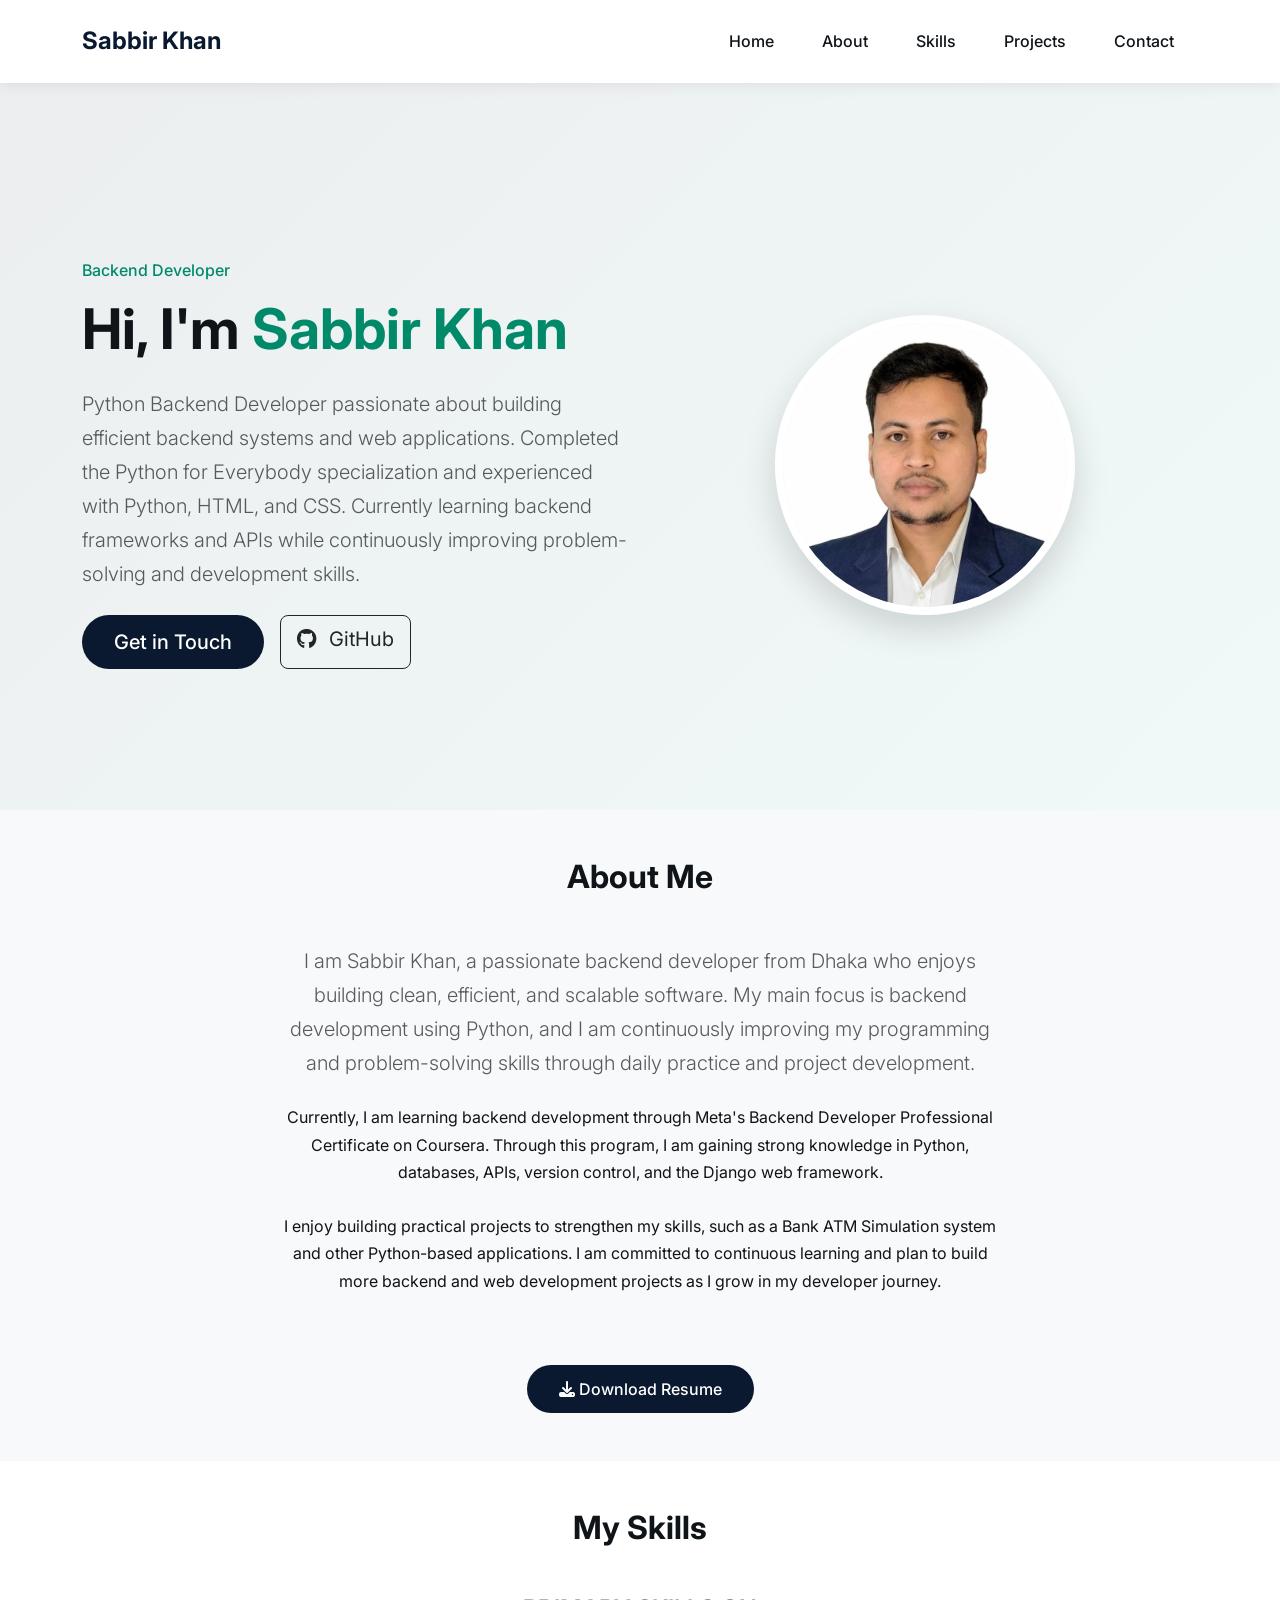
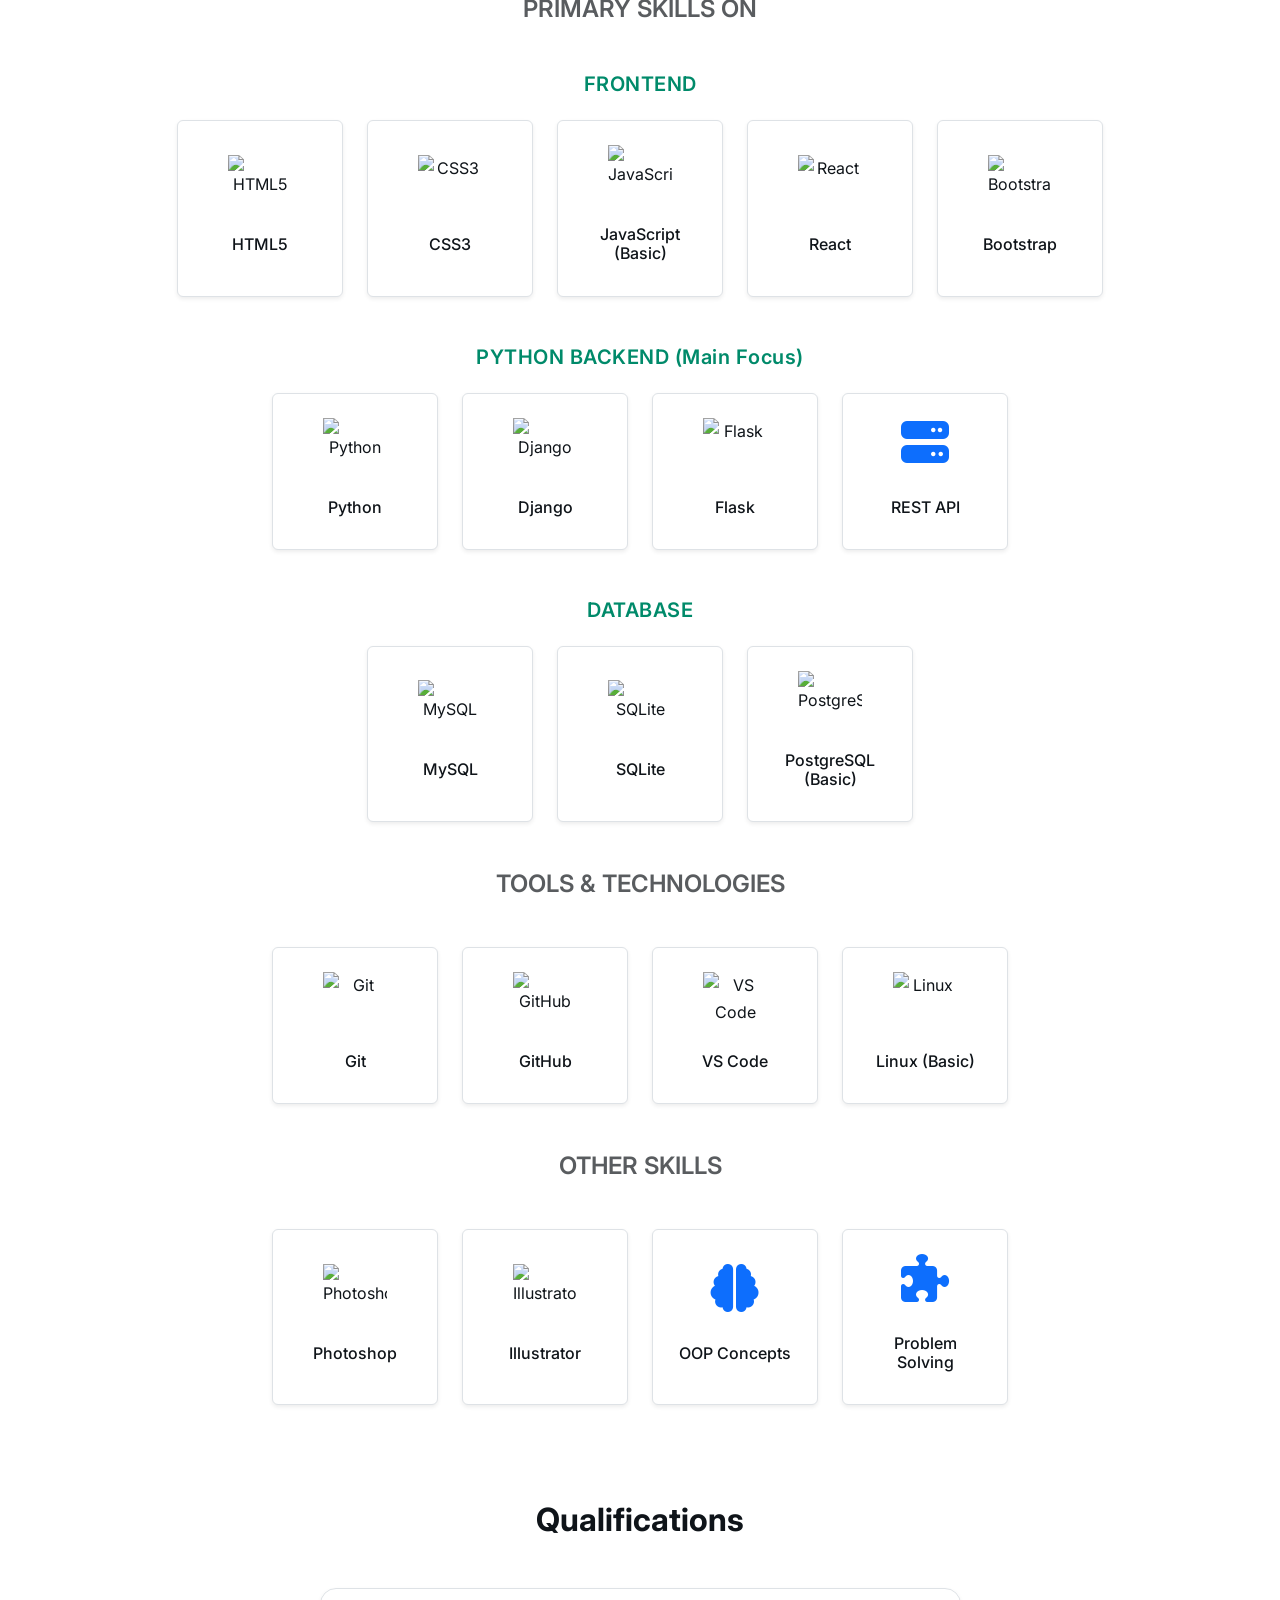
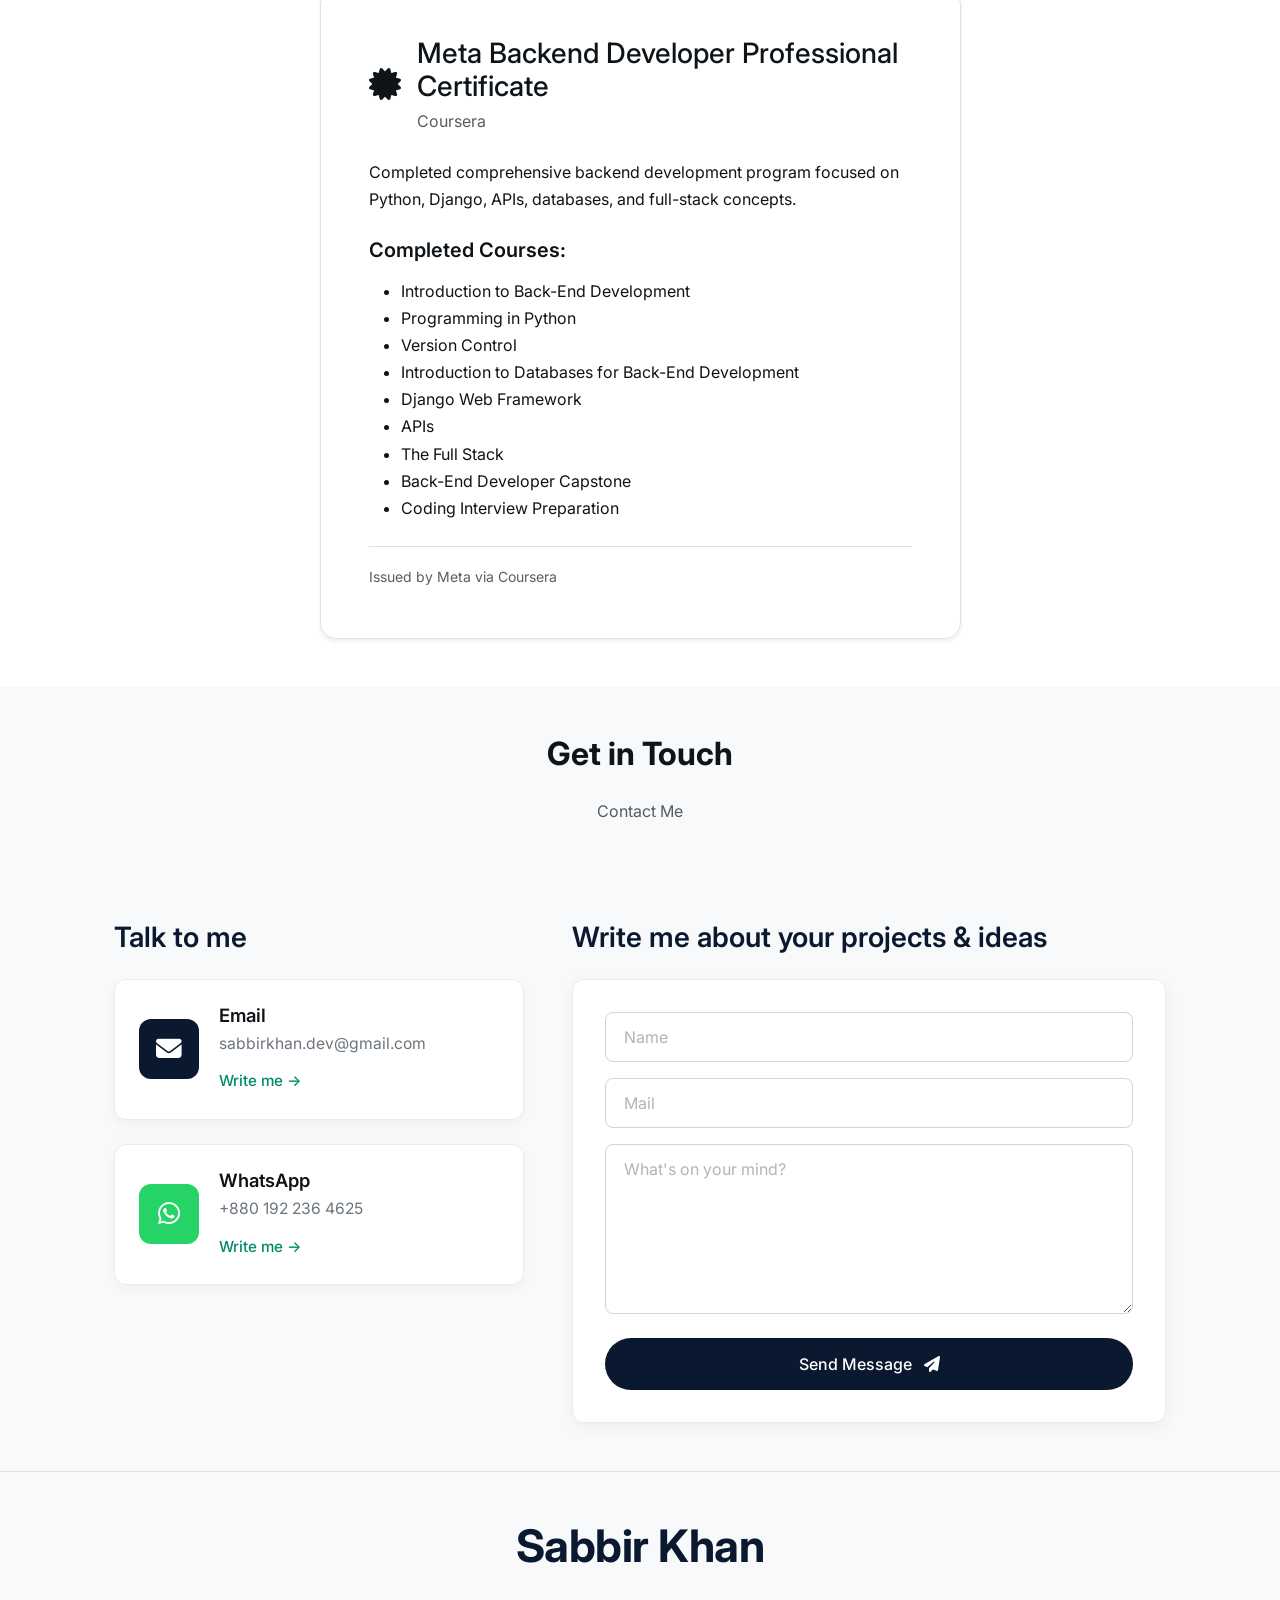
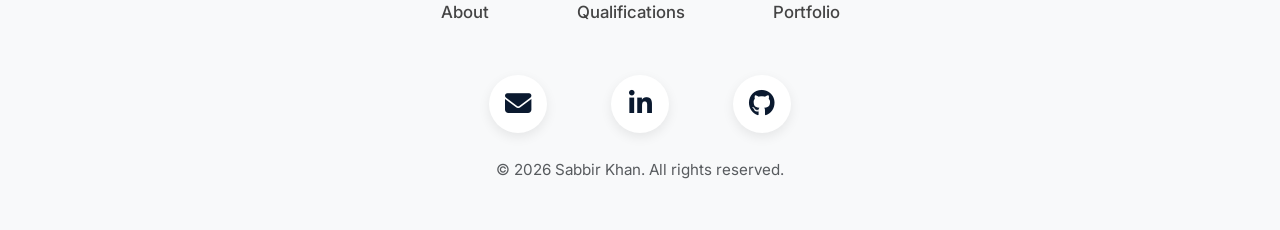
==== commit 71b386df: "Download_Resume" ====
--- a/index.html
+++ b/index.html
@@ -38,7 +38,6 @@
                     <li class="nav-item"><a class="nav-link" href="#projects">Projects</a></li>
                     <li class="nav-item"><a class="nav-link" href="#contact">Contact</a></li>
                 </ul>
-                <a href="cv/Sabbir_Khan_Resume.pdf" download class="btn btn-primary ms-3">Download CV</a>
             </div>
         </div>
     </nav>
@@ -78,15 +77,24 @@
             <div class="row justify-content-center">
                 <div class="col-lg-8 text-center">
                     <p class="lead text-muted mb-4">
-                        I'm Sabbir Khan, a backend developer from Dhaka with a passion for clean code and scalable systems.
+                        I am Sabbir Khan, a passionate backend developer from Dhaka who enjoys building clean, 
+                        efficient, and scalable software. My main focus is backend development using Python, 
+                        and I am continuously improving my programming and problem-solving skills through daily practice and project development.
                     </p>
                     <p>
-                        Learning backend development through Meta's Professional Certificate (Python completed).  
-                        Comfortable with HTML & CSS for frontend basics.  
-                        Skilled in Photoshop & Illustrator for ID card design, photo editing, and simple graphics.
+                        Currently, I am learning backend development through Meta's Backend Developer Professional Certificate on Coursera. 
+                        Through this program, I am gaining strong knowledge in Python, databases, APIs, version control, and the Django web framework.
                         <br><br>
-                        Building projects like Bank ATM Simulation and daily Python practice.
+                        I enjoy building practical projects to strengthen my skills, such as a Bank ATM Simulation system and other Python-based applications. 
+                        I am committed to continuous learning and plan to build more backend and web development projects as I grow in my developer journey.
                     </p>
+                    <br>
+                    <br>
+                    <div class="text-center">
+                        <a href="cv/Sabbir_Khan_Resume.pdf" download class="btn btn-primary">
+                        <i class="fas fa-download"></i> Download Resume
+                        </a>
+                    </div>
                 </div>
             </div>
         </div>
@@ -242,6 +250,52 @@
                         <i class="fas fa-puzzle-piece fa-3x text-primary mb-3 skill-icon"></i>
                         <h6>Problem Solving</h6>
                     </div>
+                </div>
+            </div>
+        </div>
+    </section>
+
+    <!-- Qualifications / Certifications -->
+    <section id="qualifications" class="py-5 bg-white">
+        <div class="container">
+            <h2 class="text-center fw-bold mb-5">Qualifications</h2>
+
+            <div class="row justify-content-center">
+                <div class="col-lg-8 col-xl-7">
+
+                    <div class="qualification-card shadow-sm border rounded-4 p-4 p-md-5">
+                        <div class="d-flex align-items-center mb-4">
+                            <div class="cert-icon me-3">
+                                <i class="fas fa-certificate fa-2x"></i>
+                            </div>
+                            <div>
+                                <h3 class="cert-title mb-1">Meta Backend Developer Professional Certificate</h3>
+                                <p class="cert-subtitle text-muted mb-0">Coursera</p>
+                            </div>
+                        </div>
+
+                        <p class="cert-description mb-4">
+                            Completed comprehensive backend development program focused on Python, Django, APIs, databases, and full-stack concepts.
+                        </p>
+
+                        <h5 class="fw-semibold mb-3">Completed Courses:</h5>
+                        <ul class="cert-list">
+                            <li>Introduction to Back-End Development</li>
+                            <li>Programming in Python</li>
+                            <li>Version Control</li>
+                            <li>Introduction to Databases for Back-End Development</li>
+                            <li>Django Web Framework</li>
+                            <li>APIs</li>
+                            <li>The Full Stack</li>
+                            <li>Back-End Developer Capstone</li>
+                            <li>Coding Interview Preparation</li>
+                        </ul>
+
+                        <div class="mt-4 pt-3 border-top text-center text-md-start">
+                            <small class="text-muted">Issued by Meta via Coursera</small>
+                        </div>
+                    </div>
+
                 </div>
             </div>
         </div>
@@ -339,12 +393,37 @@
     </section>
 
     <!-- Footer -->
-    <footer class="text-center py-4 bg-dark text-white">
-        <p>© <span id="year"></span> Sabbir Khan. All rights reserved.</p>
-        <div class="social-links mt-3">
-            <a href="https://github.com/sabbirkhan-dev" class="text-white mx-3"><i class="fab fa-github fa-2x"></i></a>
-            <a href="https://www.linkedin.com/in/sabbirkhan-dev" class="text-white mx-3"><i class="fab fa-linkedin fa-2x"></i></a>
-            <a href="mailto:sabbirkhan.dev@gmail.com" class="text-white mx-3"><i class="fas fa-envelope fa-2x"></i></a>
+    <footer class="footer py-5 bg-light">
+        <div class="container text-center">
+
+            <!-- Large centered name -->
+            <h2 class="footer-name mb-4">Sabbir Khan</h2>
+
+            <!-- Navigation links -->
+            <div class="footer-nav mb-5">
+                <a href="#about" class="footer-link mx-3 mx-md-4">About</a>
+                <a href="#qualifications" class="footer-link mx-3 mx-md-4">Qualifications</a>
+                <a href="#portfolio" class="footer-link mx-3 mx-md-4">Portfolio</a>
+            </div>
+
+            <!-- Social icons -->
+            <div class="footer-social mb-4">
+                <a href="mailto:sabbirkhan.dev@gmail.com" class="social-icon mx-3" target="_blank" aria-label="Email">
+                    <i class="fas fa-envelope"></i>
+                </a>
+                <a href="https://www.linkedin.com/in/sabbirkhan-dev" class="social-icon mx-3" target="_blank" aria-label="LinkedIn">
+                    <i class="fab fa-linkedin-in"></i>
+                </a>
+                <a href="https://github.com/sabbirkhan-dev" class="social-icon mx-3" target="_blank" aria-label="GitHub">
+                    <i class="fab fa-github"></i>
+                </a>
+            </div>
+
+            <!-- Copyright -->
+            <p class="footer-copyright text-muted mb-0">
+                © 2026 Sabbir Khan. All rights reserved.
+            </p>
+
         </div>
     </footer>
 
--- a/css/style.css
+++ b/css/style.css
@@ -114,21 +114,6 @@
     letter-spacing: 0.5px;
 }
 
-/* Footer */
-footer {
-    background: var(--primary);
-    color: white;
-}
-
-footer a {
-    color: var(--accent);
-    transition: 0.3s;
-}
-
-footer a:hover {
-    color: white;
-}
-
 /* Contact / Get in Touch Section */
 .contact-container {
     max-width: 1100px;
@@ -249,7 +234,85 @@
     box-shadow: 0 8px 20px rgba(10, 25, 47, 0.18);
 }
 
-/* Responsive adjustments */
+/* =============================================
+   Footer – Light version with centered name + nav + icons
+============================================= */
+
+.footer {
+    background-color: #f5f5f5;
+    border-top: 1px solid #e0e0e0;
+    padding: 4rem 0 3rem;
+}
+
+.footer-name {
+    font-size: 2.8rem;
+    font-weight: 700;
+    color: var(--primary);
+    letter-spacing: -0.5px;
+    margin-bottom: 1.5rem;
+}
+
+.footer-nav {
+    display: flex;
+    justify-content: center;
+    flex-wrap: wrap;
+    gap: 2.5rem;
+    margin-bottom: 2rem;
+}
+
+.footer-link {
+    color: #444444;
+    font-size: 1.05rem;
+    font-weight: 500;
+    text-decoration: none;
+    transition: color 0.25s ease, transform 0.25s ease;
+}
+
+.footer-link:hover,
+.footer-link:focus {
+    color: var(--accent);
+    transform: translateY(-2px);
+}
+
+.footer-social {
+    display: flex;
+    justify-content: center;
+    gap: 2rem;
+    margin-bottom: 2rem;
+}
+
+.social-icon {
+    display: inline-flex;
+    align-items: center;
+    justify-content: center;
+    width: 58px;
+    height: 58px;
+    font-size: 1.65rem;
+    color: var(--primary);
+    background-color: white;
+    border-radius: 50%;
+    box-shadow: 0 4px 12px rgba(0,0,0,0.08);
+    transition: all 0.3s ease;
+    text-decoration: none;
+}
+
+.social-icon:hover,
+.social-icon:focus {
+    color: white;
+    background-color: var(--accent);
+    transform: translateY(-5px);
+    box-shadow: 0 10px 25px rgba(0, 138, 106, 0.25);
+}
+
+.footer-copyright {
+    color: var(--gray);
+    font-size: 0.95rem;
+}
+
+/* ─────────────────────────────────────────────
+   Responsive adjustments
+───────────────────────────────────────────── */
+
 @media (max-width: 991px) {
     .contact-container {
         flex-direction: column;
@@ -279,6 +342,10 @@
         padding-top: 100px;
         min-height: auto;
     }
+
+    .footer-name {
+        font-size: 2.4rem;
+    }
 }
 
 @media (max-width: 576px) {
@@ -290,4 +357,23 @@
     .skill-card h6 {
         font-size: 0.95rem;
     }
+
+    .footer-nav {
+        gap: 1.5rem;
+        flex-direction: column;
+    }
+
+    .footer-link {
+        font-size: 1rem;
+    }
+
+    .social-icon {
+        width: 52px;
+        height: 52px;
+        font-size: 1.45rem;
+    }
+
+    .footer-name {
+        font-size: 2.1rem;
+    }
 }
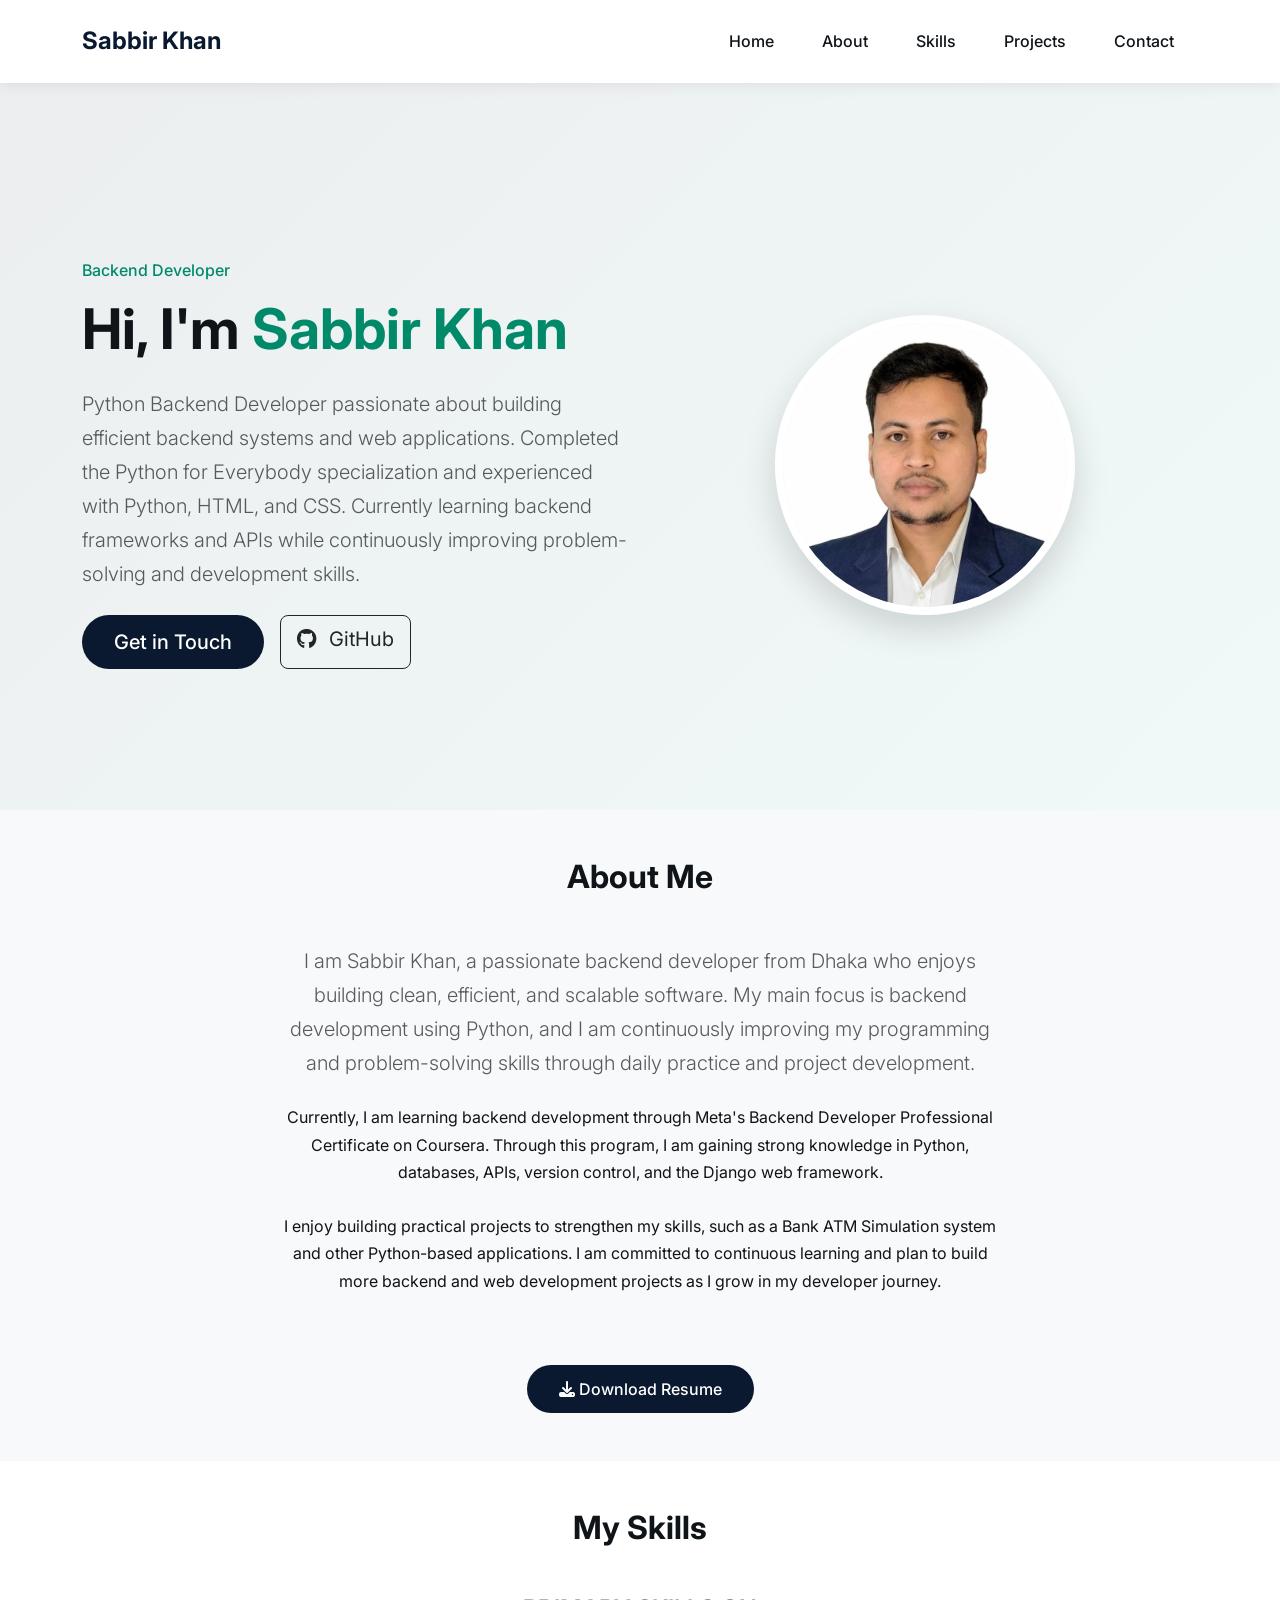
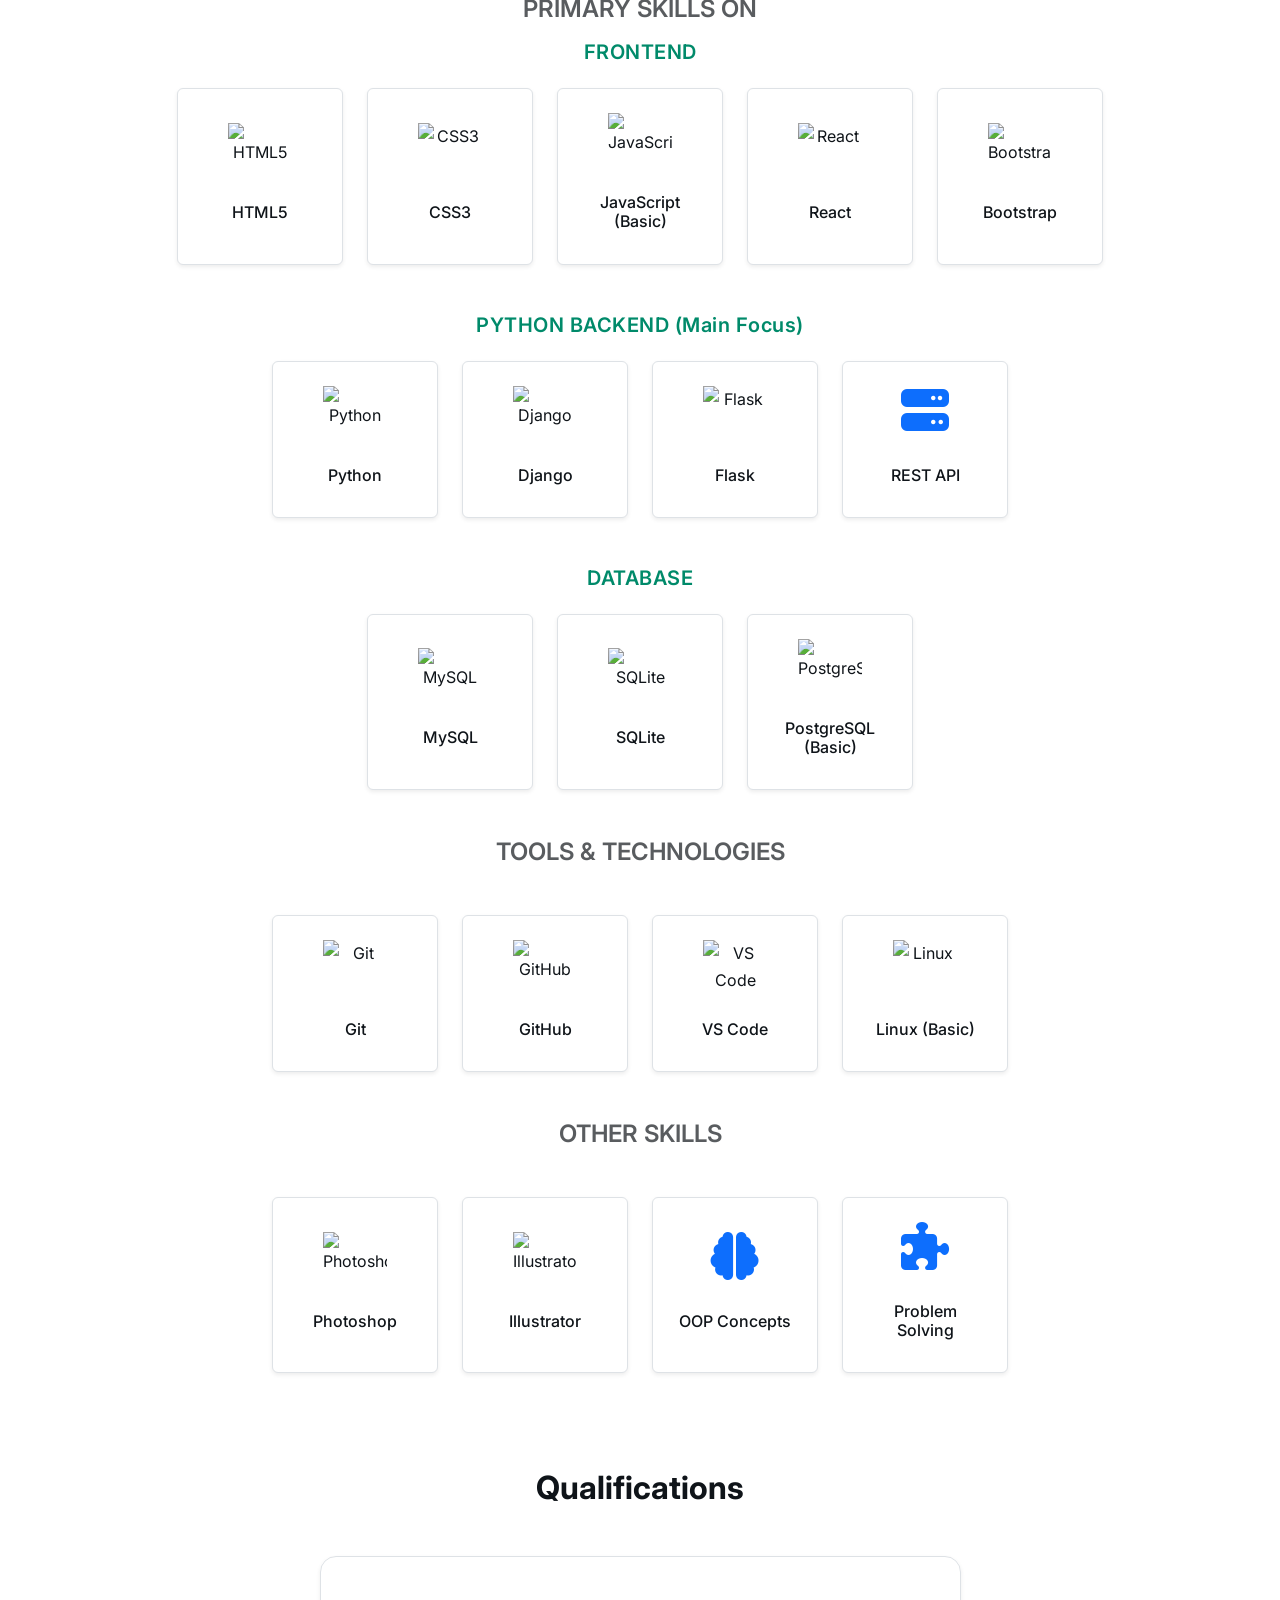
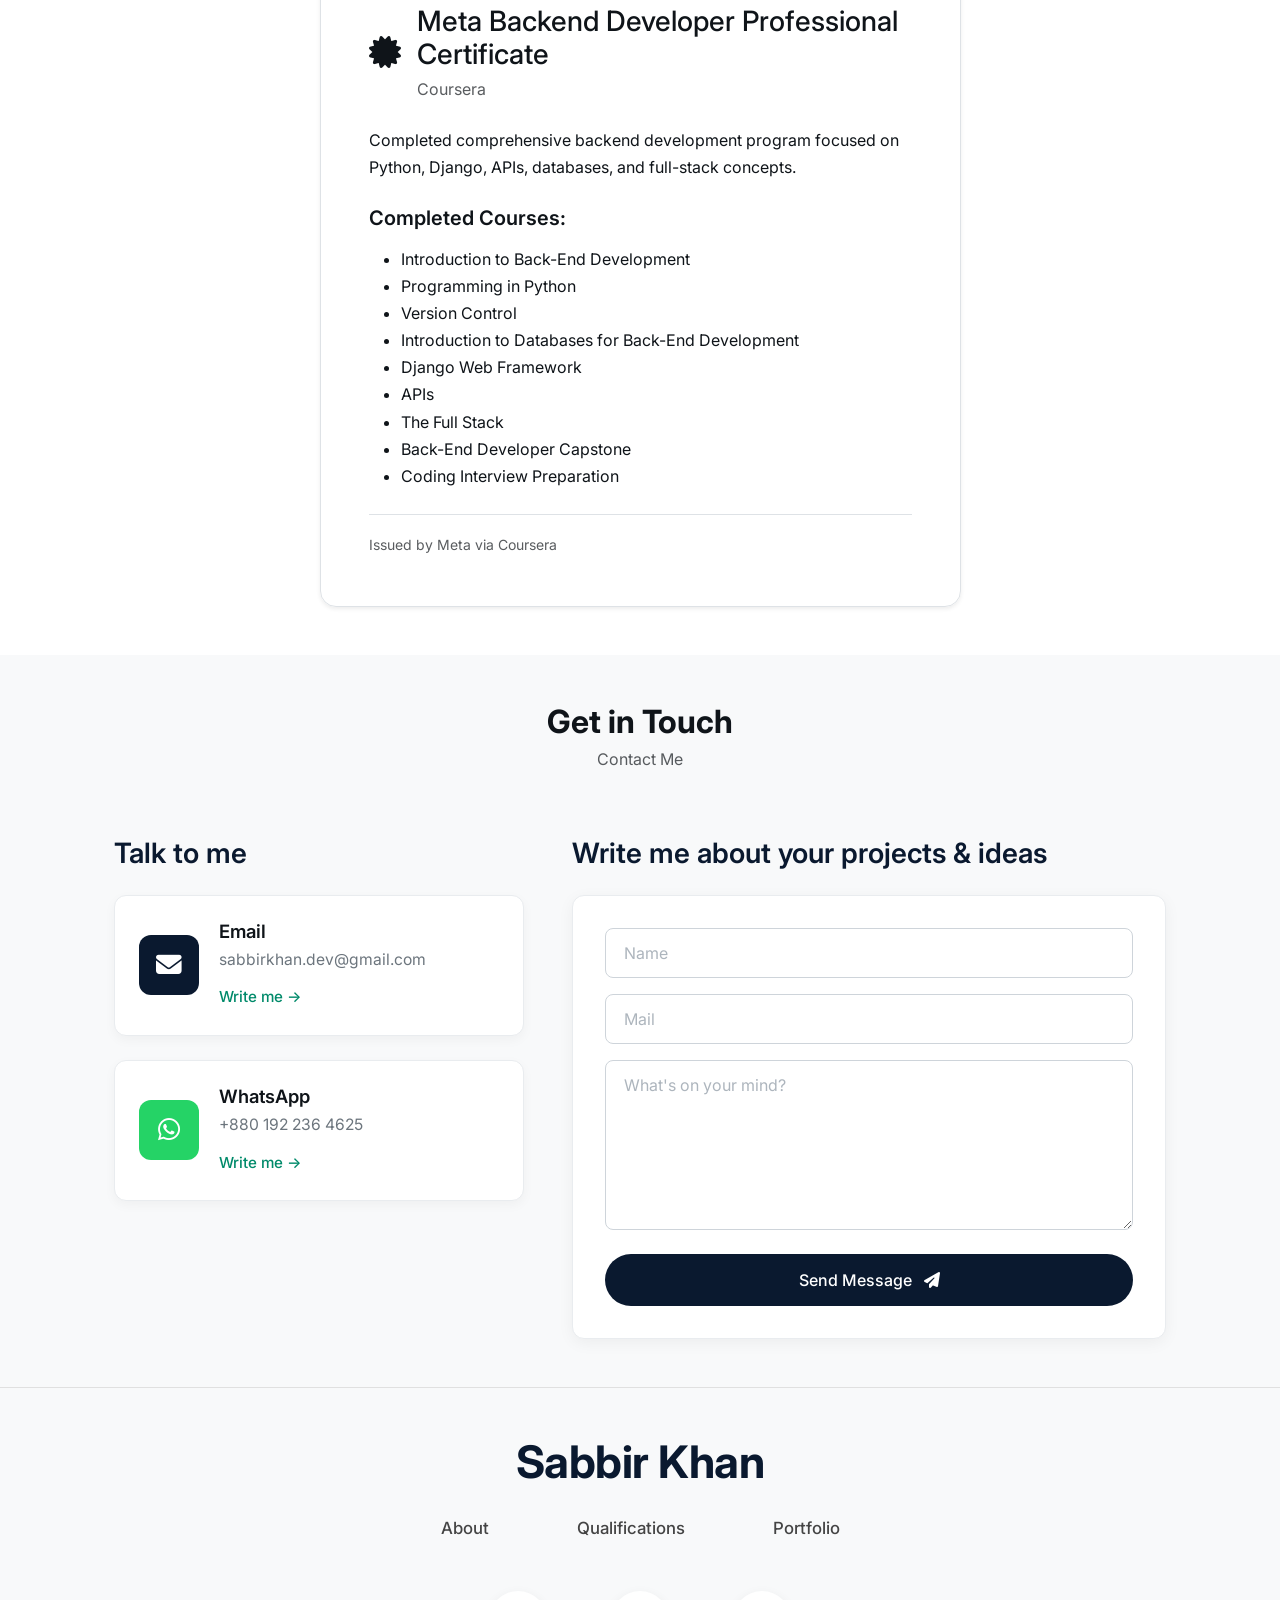
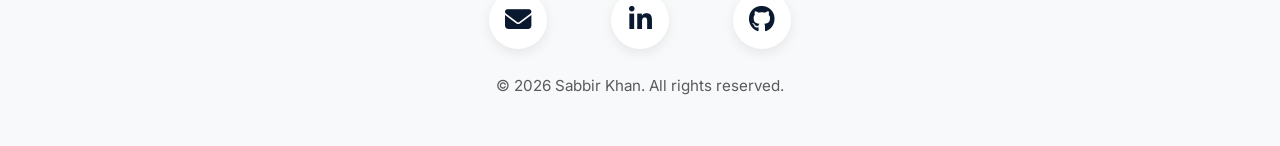
==== commit e6884f6c: "change color" ====
--- a/index.html
+++ b/index.html
@@ -91,7 +91,7 @@
                     <br>
                     <br>
                     <div class="text-center">
-                        <a href="cv/Sabbir_Khan_Resume.pdf" download class="btn btn-primary">
+                        <a href="cv/Sabbir_Khan_Resume.pdf" download target="_blank" class="btn btn-primary">
                         <i class="fas fa-download"></i> Download Resume
                         </a>
                     </div>
@@ -105,7 +105,7 @@
         <div class="container">
             <h2 class="text-center fw-bold mb-5">My Skills</h2>
 
-            <div class="text-center mb-5">
+            <div class="text-center mb-3">
                 <h4 class="fw-semibold text-muted mb-1">PRIMARY SKILLS ON</h4>
             </div>
 
@@ -304,8 +304,8 @@
     <!-- Contact / Get in Touch -->
     <section id="contact" class="py-5 bg-light">
         <div class="container">
-            <h2 class="text-center fw-bold mb-4">Get in Touch</h2>
-            <p class="text-center text-muted mb-5">Contact Me</p>
+            <h2 class="text-center fw-bold mb-1">Get in Touch</h2>
+            <p class="text-center text-muted mb-3">Contact Me</p>
 
             <div class="contact-container row g-5">
 
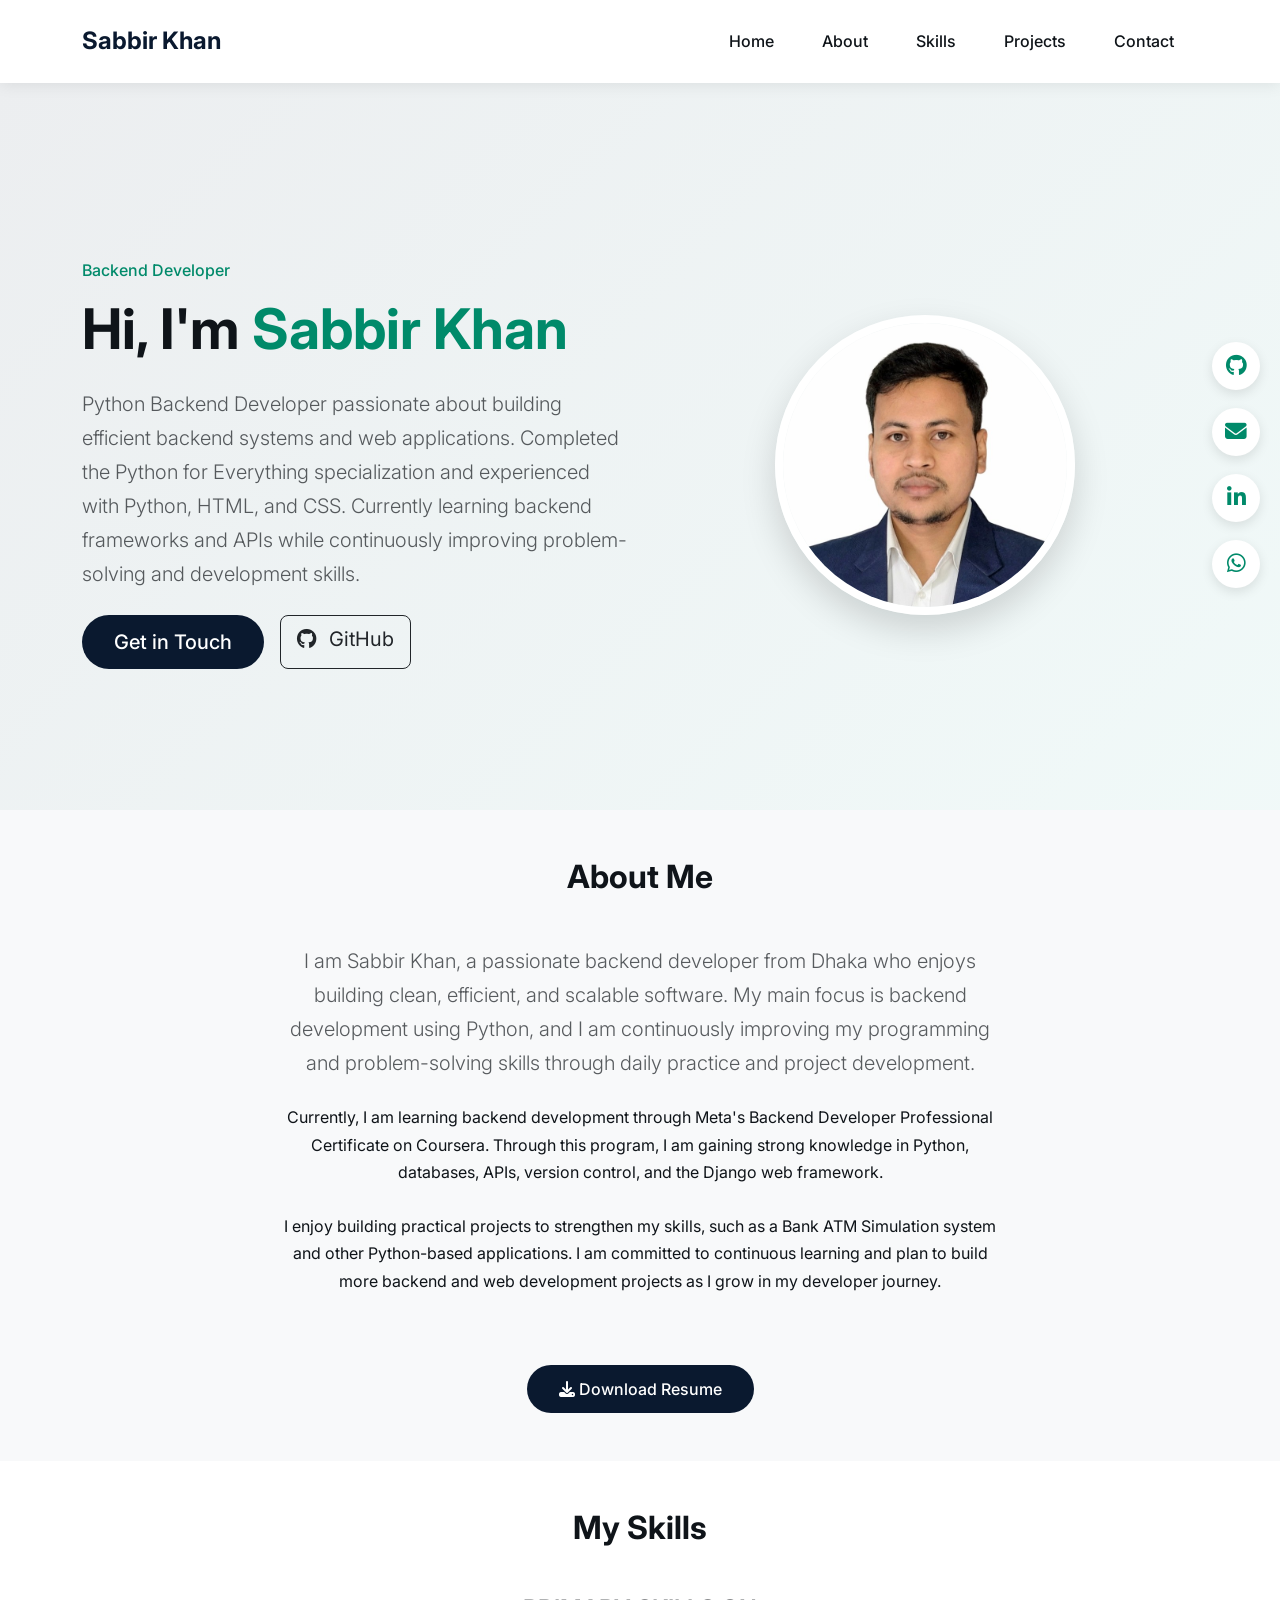
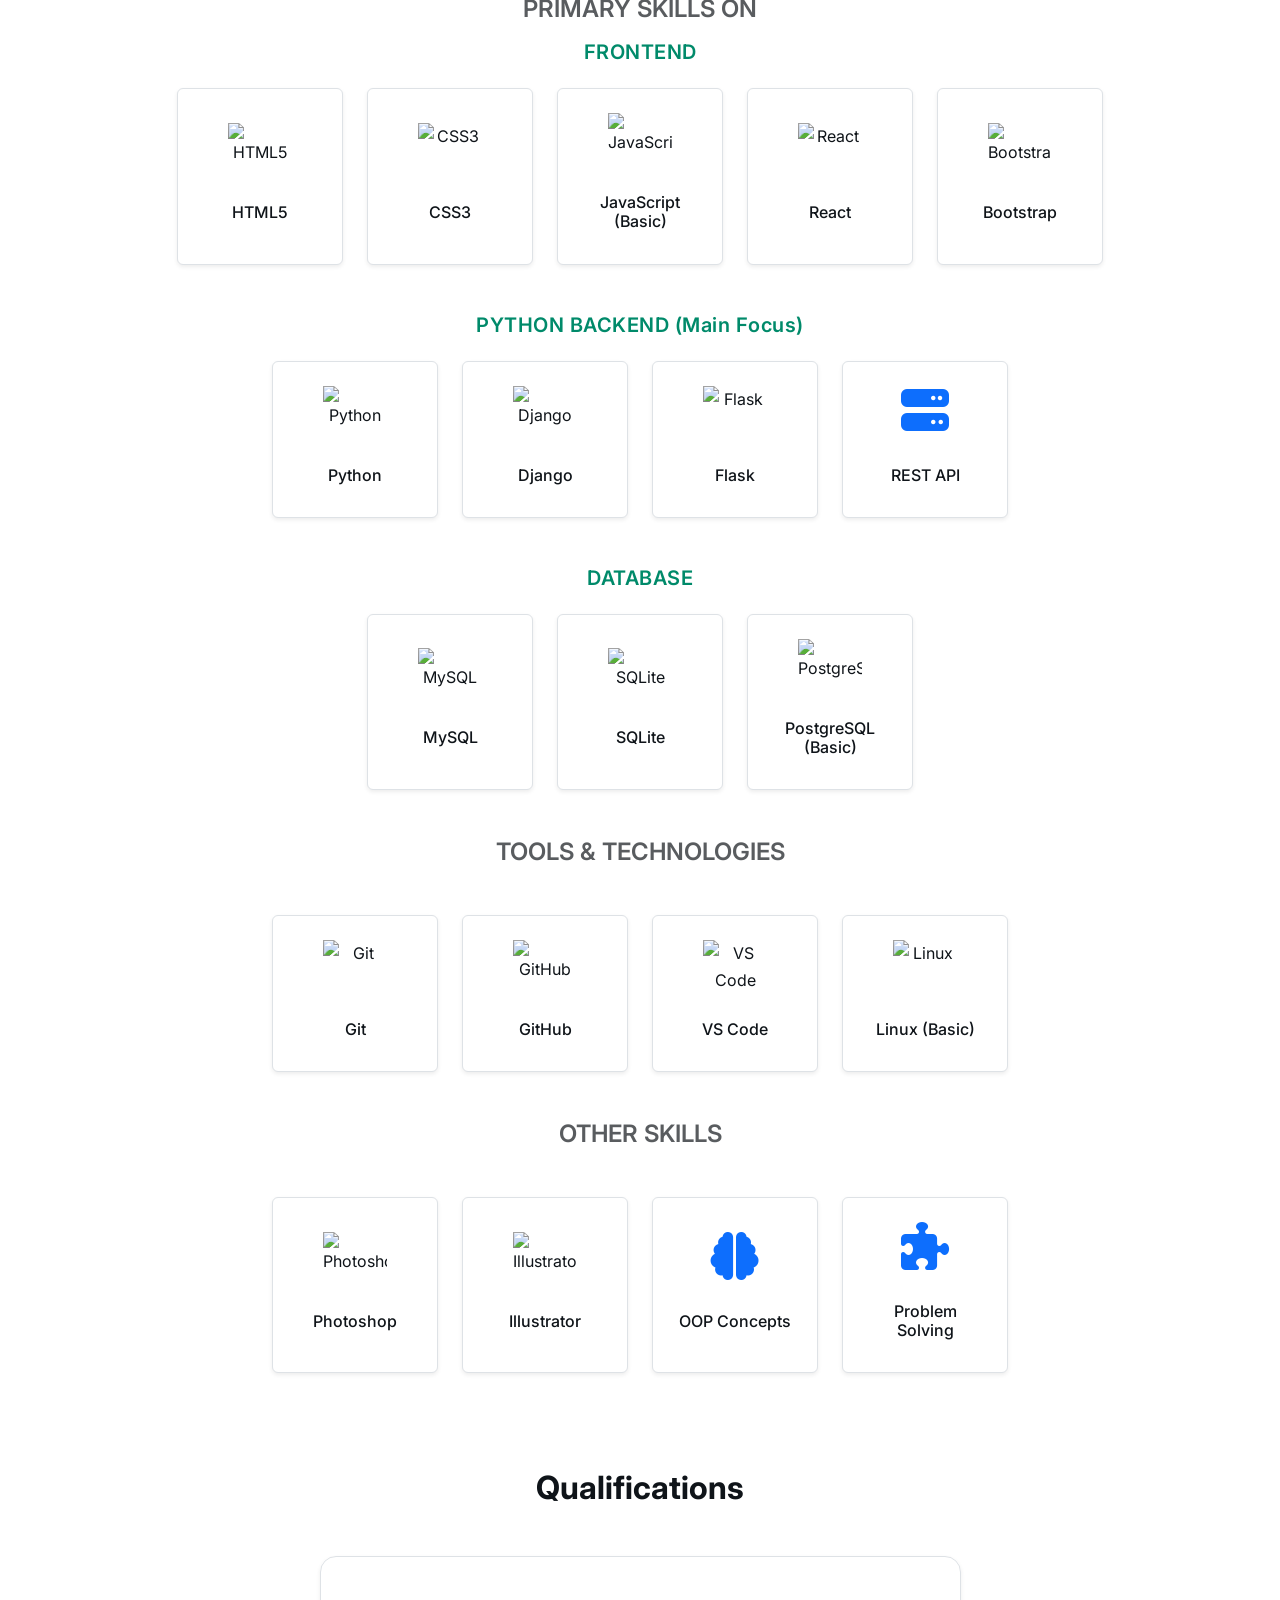
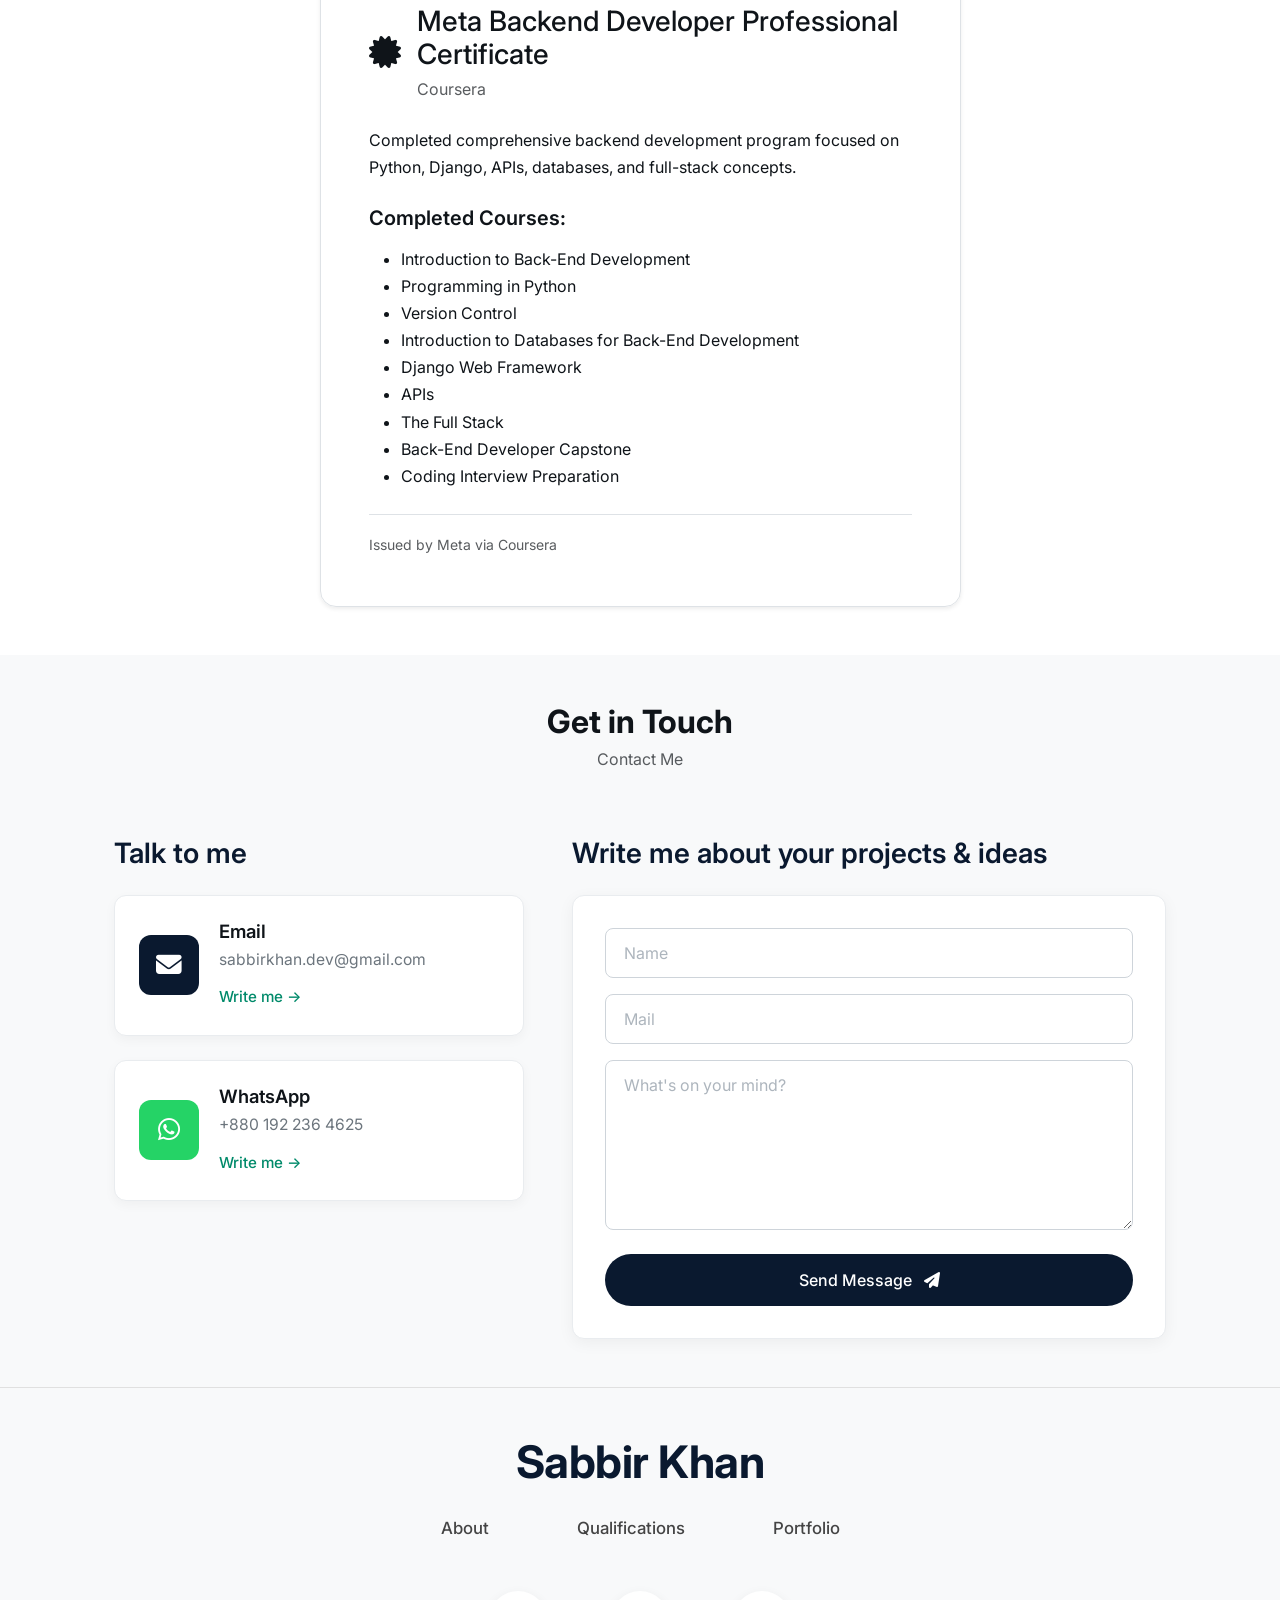
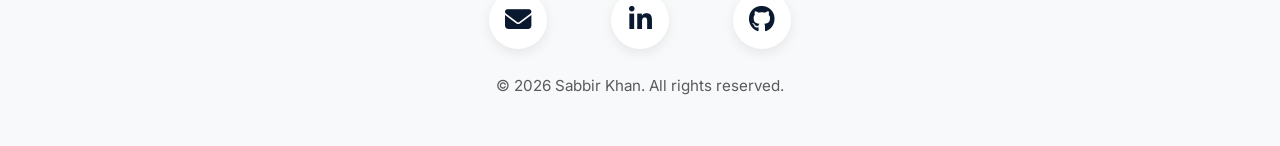
==== commit ab9e6bec: "color" ====
--- a/index.html
+++ b/index.html
@@ -43,7 +43,7 @@
     </nav>
 
     <!-- Hero -->
-    <section id="home" class="hero d-flex align-items-center">
+    <section id="home" class="hero d-flex align-items-center position-relative">
         <div class="container">
             <div class="row align-items-center">
                 <div class="col-lg-6">
@@ -53,7 +53,7 @@
                     </h1>
                     <p class="lead mb-4 text-muted">
                         Python Backend Developer passionate about building efficient backend systems and web applications. 
-                        Completed the Python for Everybody specialization and experienced with Python, HTML, and CSS. 
+                        Completed the Python for Everything specialization and experienced with Python, HTML, and CSS. 
                         Currently learning backend frameworks and APIs while continuously improving problem-solving and development skills.
                     </p>
                     <div class="d-flex gap-3 flex-wrap">
@@ -63,13 +63,28 @@
                         </a>
                     </div>
                 </div>
-                <div class="col-lg-6 text-center mt-5 mt-lg-0">
-                    <img src="img/my_Image.jpeg" alt="Sabbir Khan" class="profile-img"> <!-- my profile pic -->
+                <div class="col-lg-6 text-center mt-5 mt-lg-0 position-relative">
+                    <img src="img/my_Image.jpeg" alt="Sabbir Khan" class="profile-img">
+
+                    <!-- Floating social icons on RIGHT side of photo -->
+                    <div class="hero-social-right">
+                        <a href="https://github.com/sabbirkhan-dev" target="_blank" class="hero-social-link" aria-label="GitHub">
+                            <i class="fab fa-github"></i>
+                        </a>
+                        <a href="mailto:sabbirkhan.dev@gmail.com" class="hero-social-link" aria-label="Email">
+                            <i class="fas fa-envelope"></i>
+                        </a>
+                        <a href="https://www.linkedin.com/in/sabbirkhan-dev" target="_blank" class="hero-social-link" aria-label="LinkedIn">
+                            <i class="fab fa-linkedin-in"></i>
+                        </a>
+                        <a href="https://wa.me/8801922364625?text=Hi%20Sabbir,%20I%20saw%20your%20portfolio..." target="_blank" class="hero-social-link" aria-label="WhatsApp">
+                            <i class="fab fa-whatsapp"></i>
+                        </a>
+                    </div>
                 </div>
             </div>
         </div>
     </section>
-
     <!-- About -->
     <section id="about" class="py-5 bg-light">
         <div class="container">
--- a/css/style.css
+++ b/css/style.css
@@ -62,6 +62,39 @@
     color: var(--accent);
 }
 
+/* Hero - Floating social icons on RIGHT side of profile photo */
+.hero-social-right {
+    position: absolute;
+    right: -50px;
+    top: 50%;
+    transform: translateY(-50%);
+    display: flex;
+    flex-direction: column;
+    gap: 18px;
+    z-index: 10;
+}
+
+.hero-social-link {
+    width: 48px;
+    height: 48px;
+    background: white;
+    color: var(--accent);          /* ← এখানে black এর বদলে teal/accent */
+    border-radius: 50%;
+    display: flex;
+    align-items: center;
+    justify-content: center;
+    font-size: 1.35rem;
+    box-shadow: 0 4px 12px rgba(0,0,0,0.1);
+    transition: all 0.3s ease;
+    text-decoration: none;
+}
+
+.hero-social-link:hover {
+    background: var(--accent);
+    color: white;
+    transform: translateX(8px);
+    box-shadow: 0 8px 20px rgba(0, 138, 106, 0.25);
+}
 /* Buttons */
 .btn-primary {
     background: var(--primary);
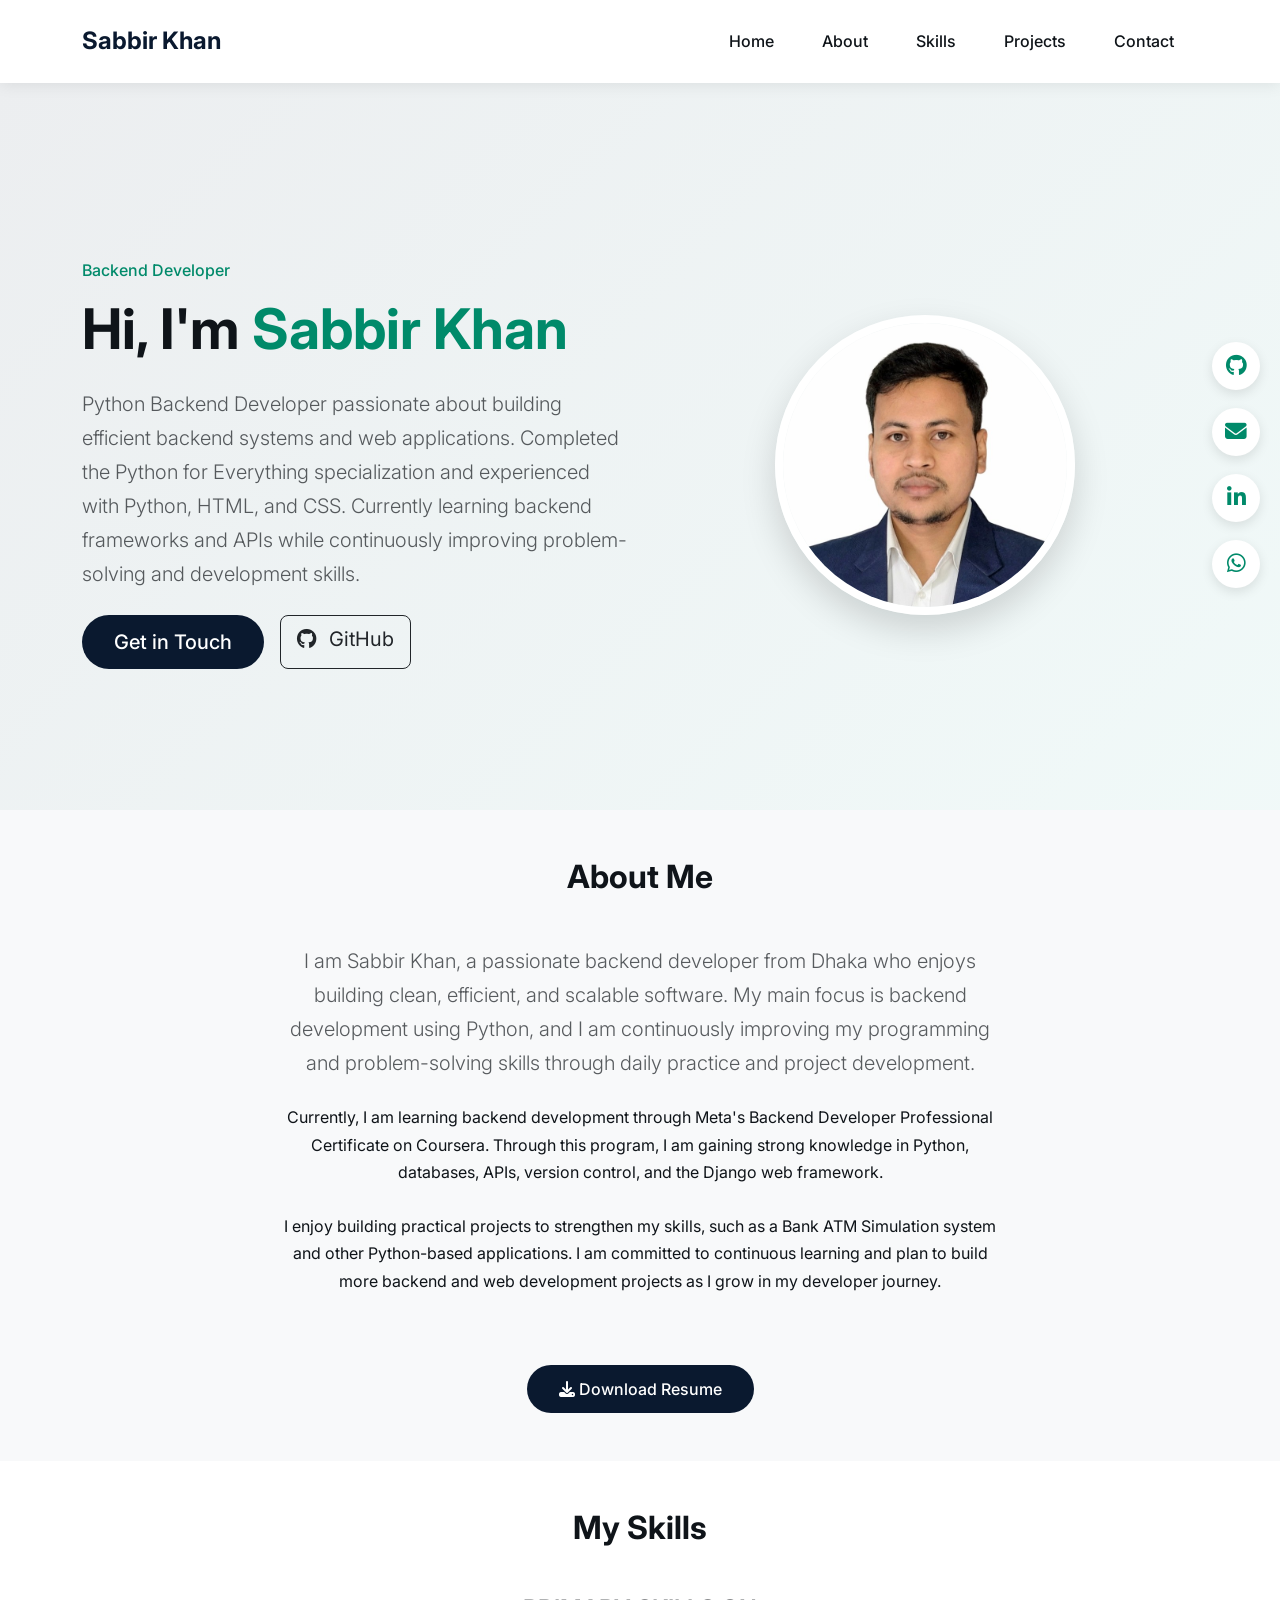
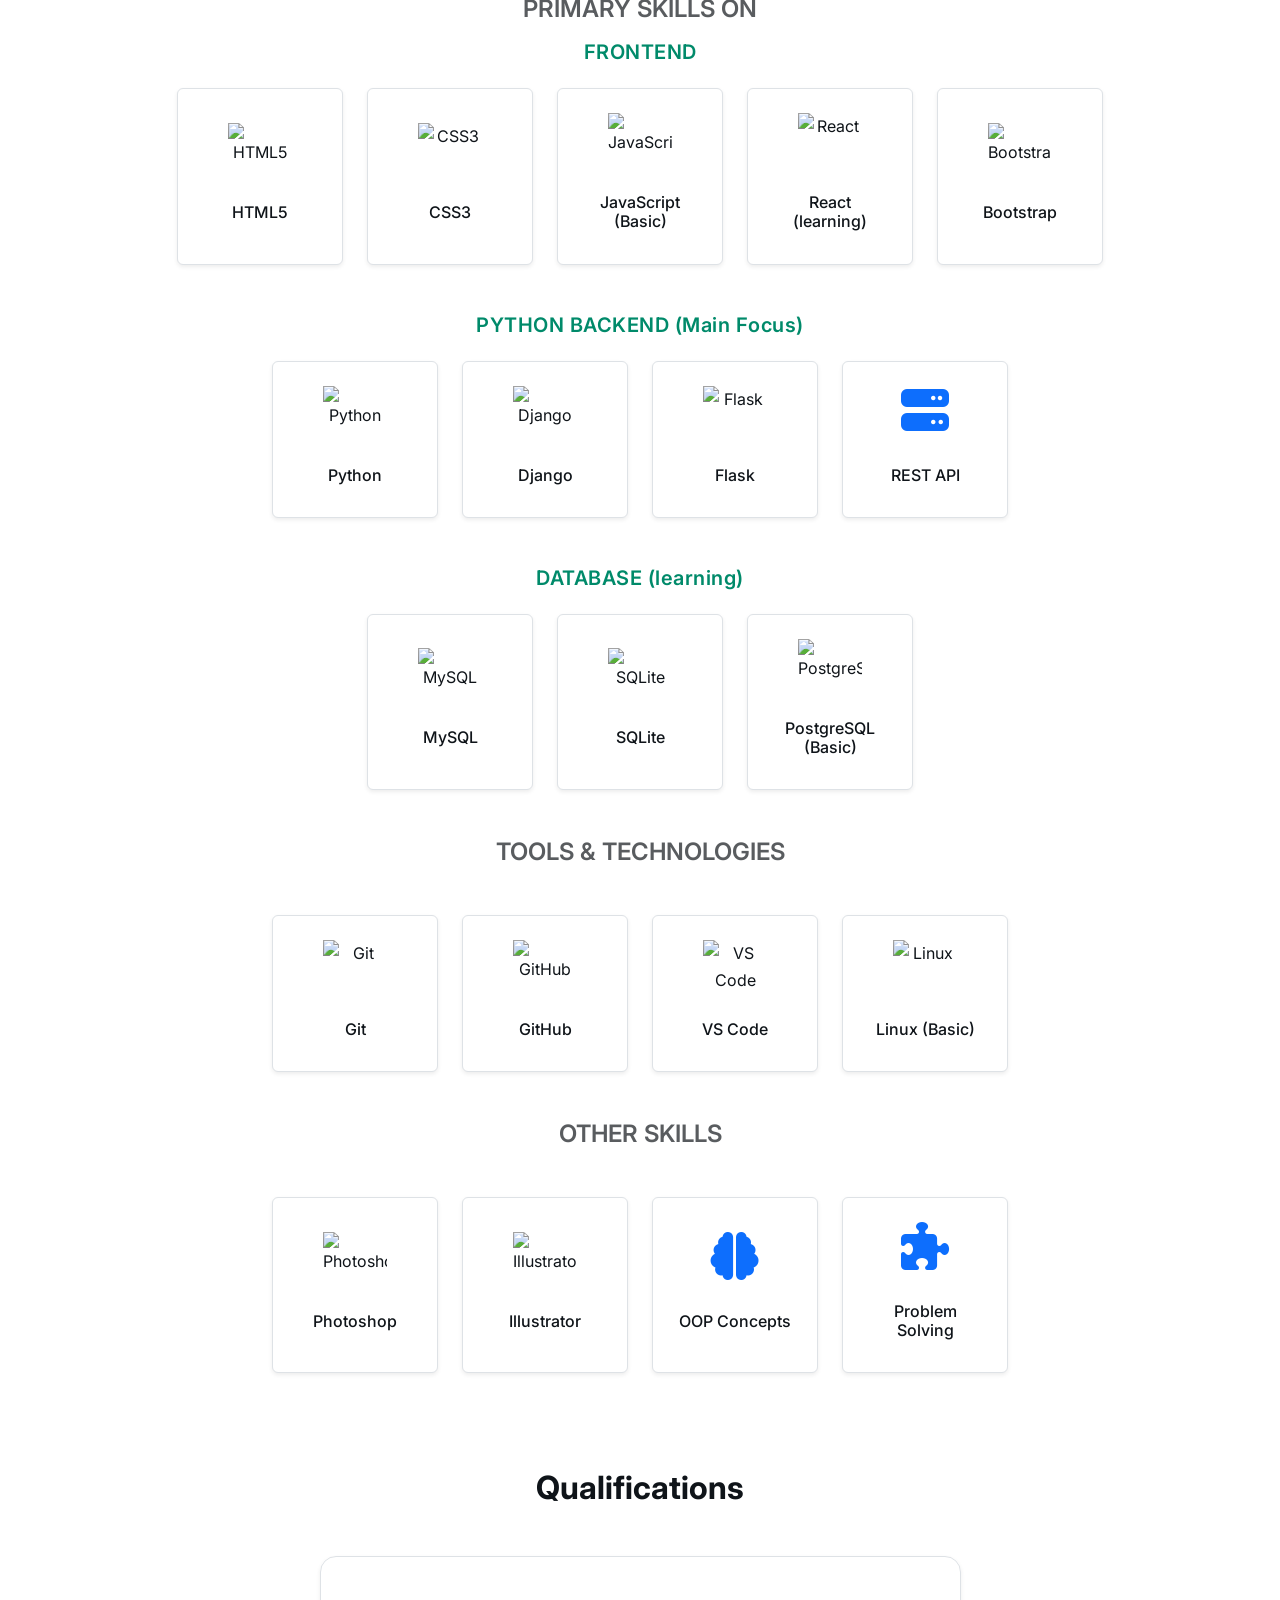
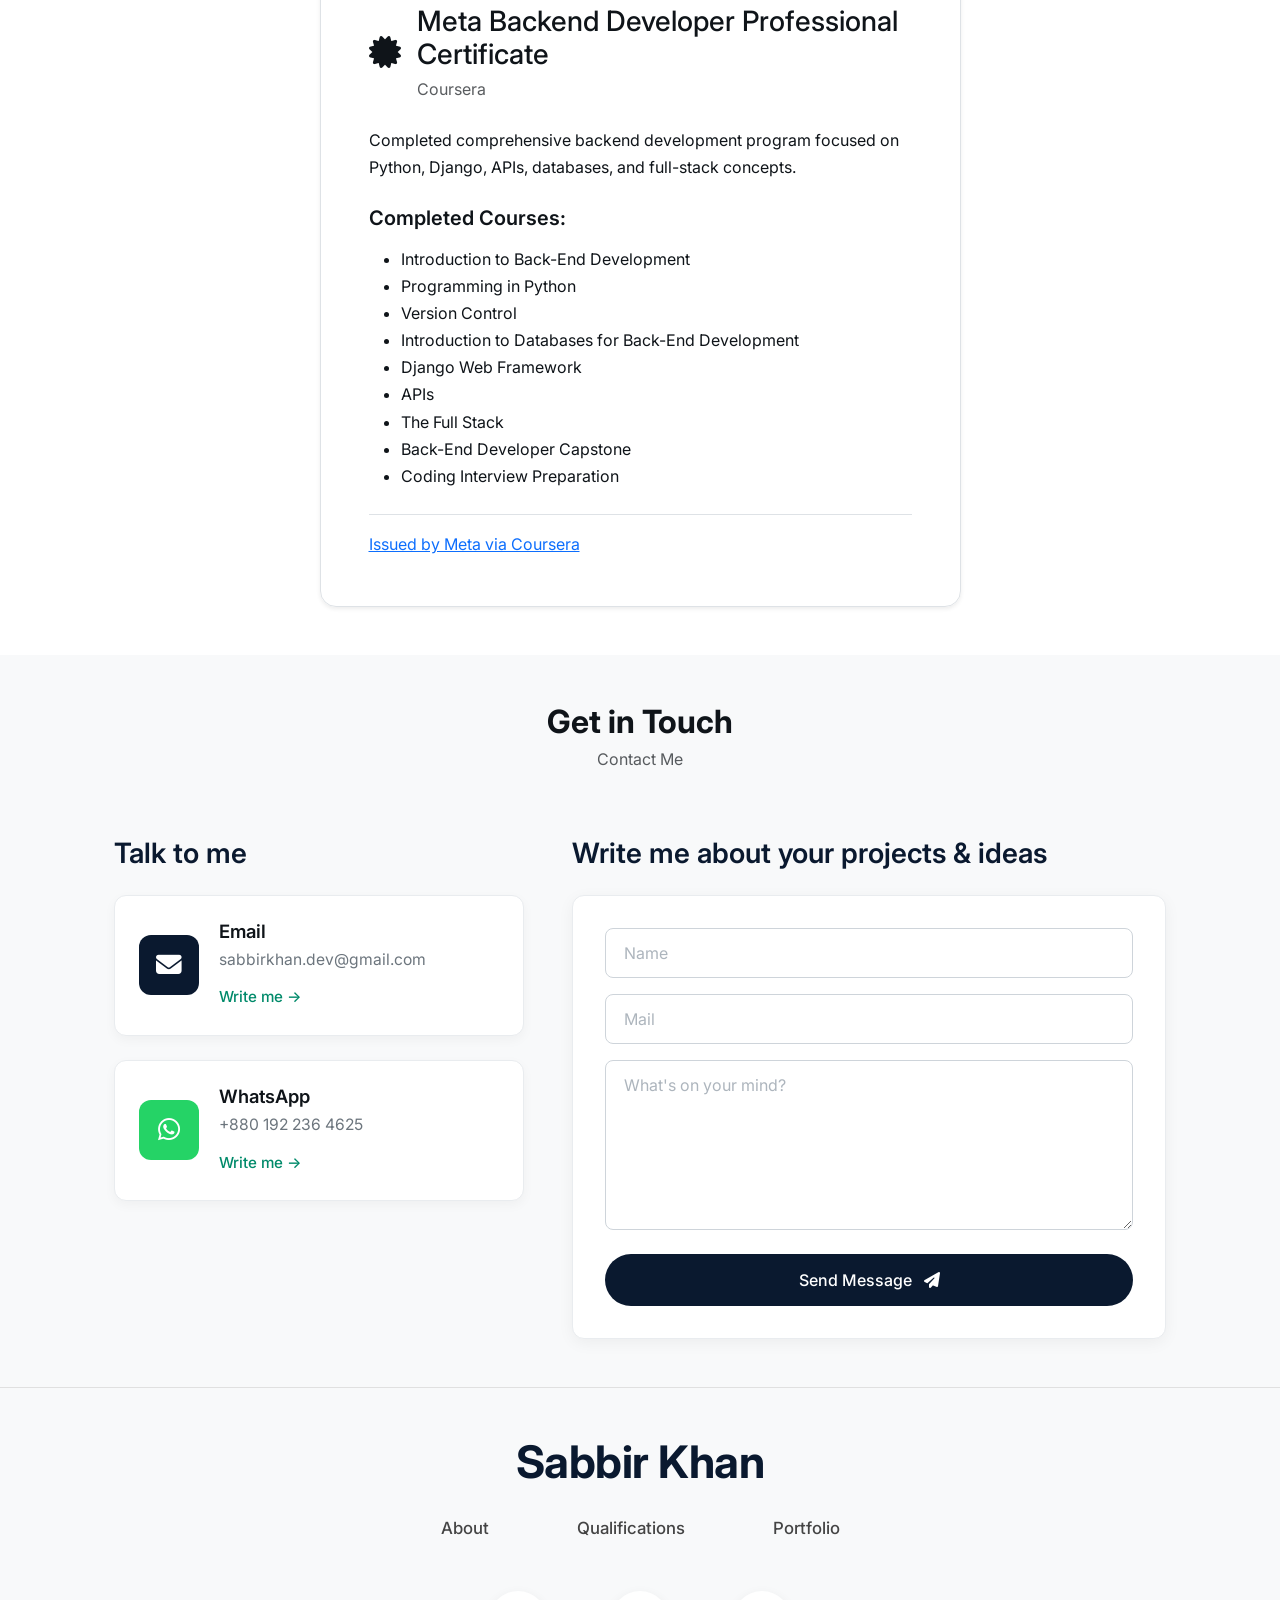
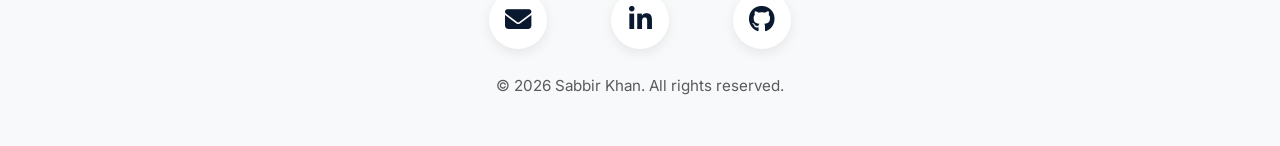
==== commit f194c4fe: "Uodate_project link" ====
--- a/index.html
+++ b/index.html
@@ -35,7 +35,7 @@
                     <li class="nav-item"><a class="nav-link" href="#home">Home</a></li>
                     <li class="nav-item"><a class="nav-link" href="#about">About</a></li>
                     <li class="nav-item"><a class="nav-link" href="#skills">Skills</a></li>
-                    <li class="nav-item"><a class="nav-link" href="#projects">Projects</a></li>
+                    <li class="nav-item"><a class="nav-link" href="https://github.com/sabbirkhan-dev/Bank-Account-ATM" target="_blank">Projects</a></li>
                     <li class="nav-item"><a class="nav-link" href="#contact">Contact</a></li>
                 </ul>
             </div>
@@ -147,7 +147,7 @@
                 <div class="col-6 col-sm-4 col-md-3 col-lg-2">
                     <div class="skill-card text-center p-4 border rounded shadow-sm">
                         <img src="https://cdn.jsdelivr.net/gh/devicons/devicon@latest/icons/react/react-original.svg" alt="React" class="mb-3 skill-icon">
-                        <h6>React</h6>
+                        <h6>React (learning)</h6>
                     </div>
                 </div>
                 <div class="col-6 col-sm-4 col-md-3 col-lg-2">
@@ -186,7 +186,7 @@
                 </div>
             </div>
 
-            <h5 class="category-title text-center mb-4">DATABASE</h5>
+            <h5 class="category-title text-center mb-4">DATABASE (learning)</h5>
             <div class="row g-4 justify-content-center mb-5">
                 <div class="col-6 col-sm-4 col-md-3 col-lg-2">
                     <div class="skill-card text-center p-4 border rounded shadow-sm">
@@ -307,7 +307,10 @@
                         </ul>
 
                         <div class="mt-4 pt-3 border-top text-center text-md-start">
-                            <small class="text-muted">Issued by Meta via Coursera</small>
+                            <!--<small class="text-muted">Issued by Meta via Coursera</small>-->
+                            <p class="cert-subtitle text-muted mb-0">
+                            <a href="https://www.coursera.org/learner/sabbir-khan" target="_blank">Issued by Meta via Coursera</a>
+                            </p>
                         </div>
                     </div>
 
--- a/css/style.css
+++ b/css/style.css
@@ -78,7 +78,7 @@
     width: 48px;
     height: 48px;
     background: white;
-    color: var(--accent);          /* ← এখানে black এর বদলে teal/accent */
+    color: var(--accent);          /* ← hare black  teal/accent */
     border-radius: 50%;
     display: flex;
     align-items: center;
